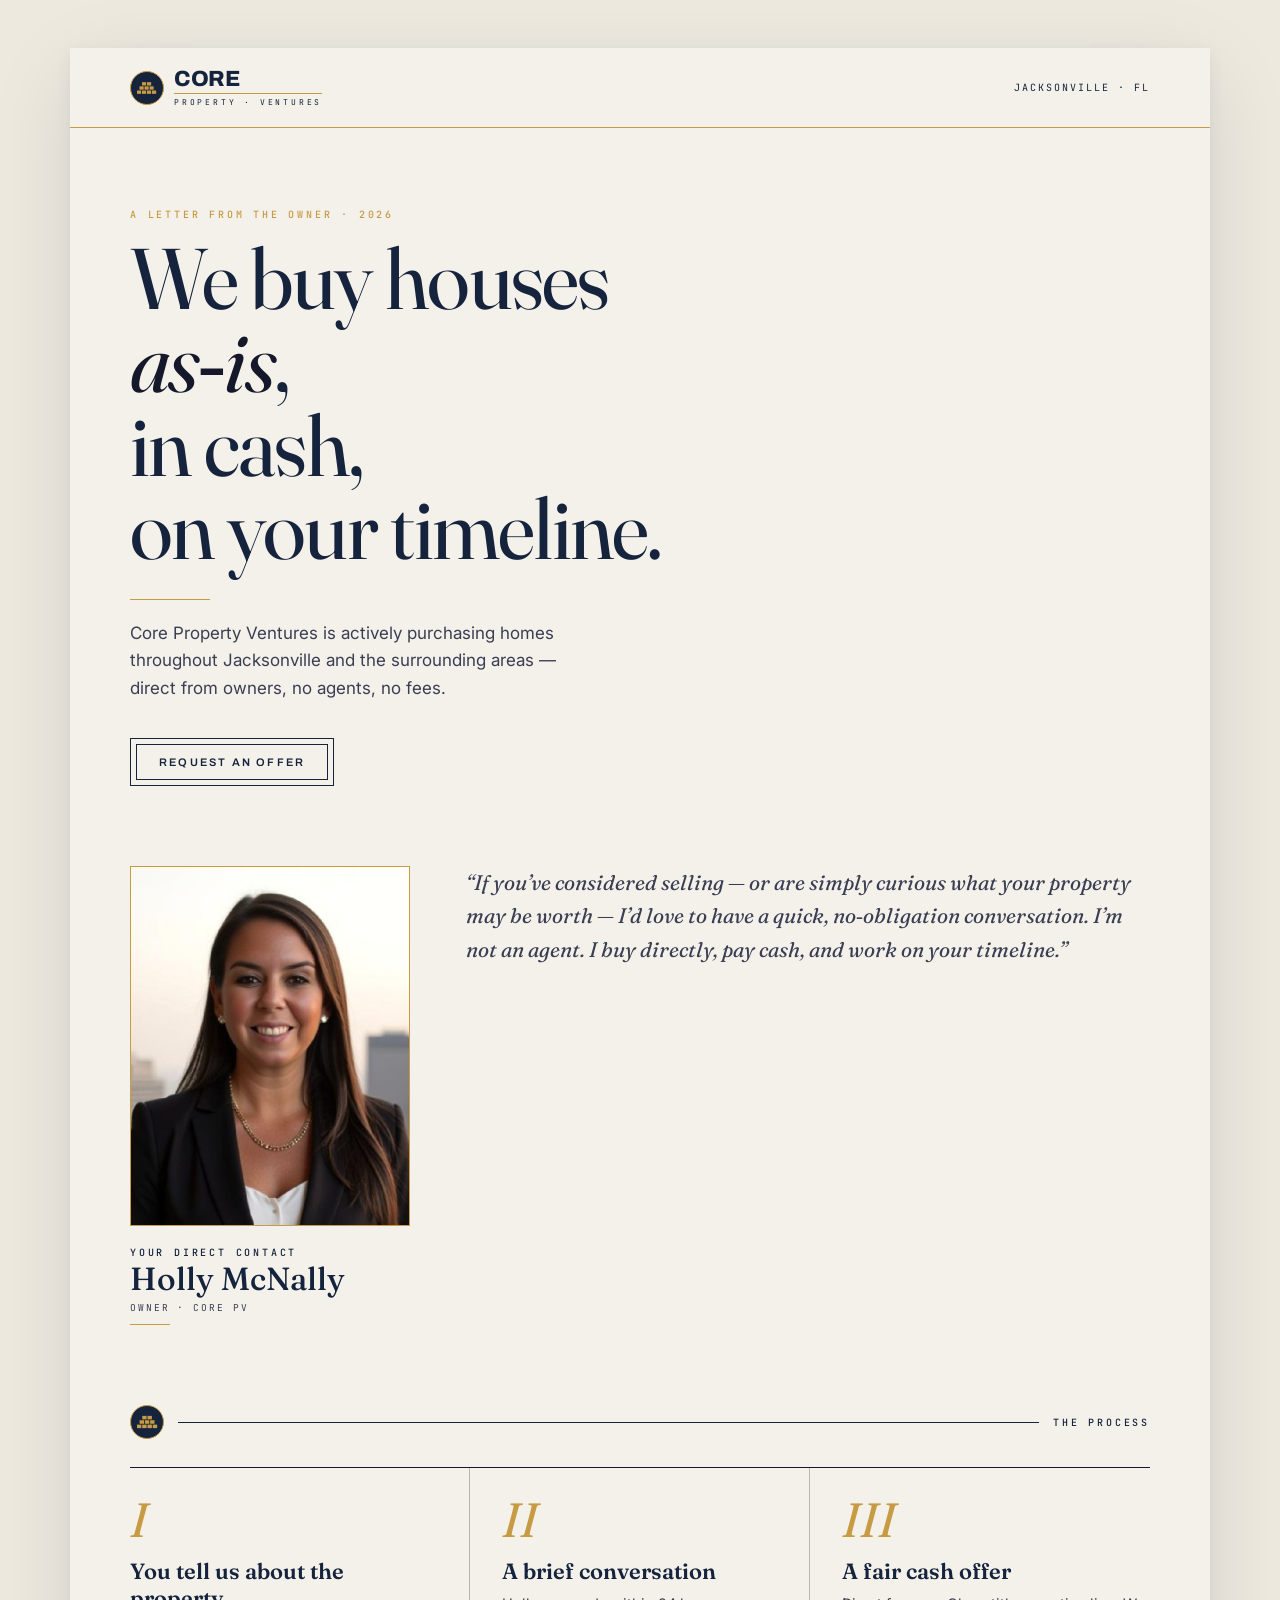
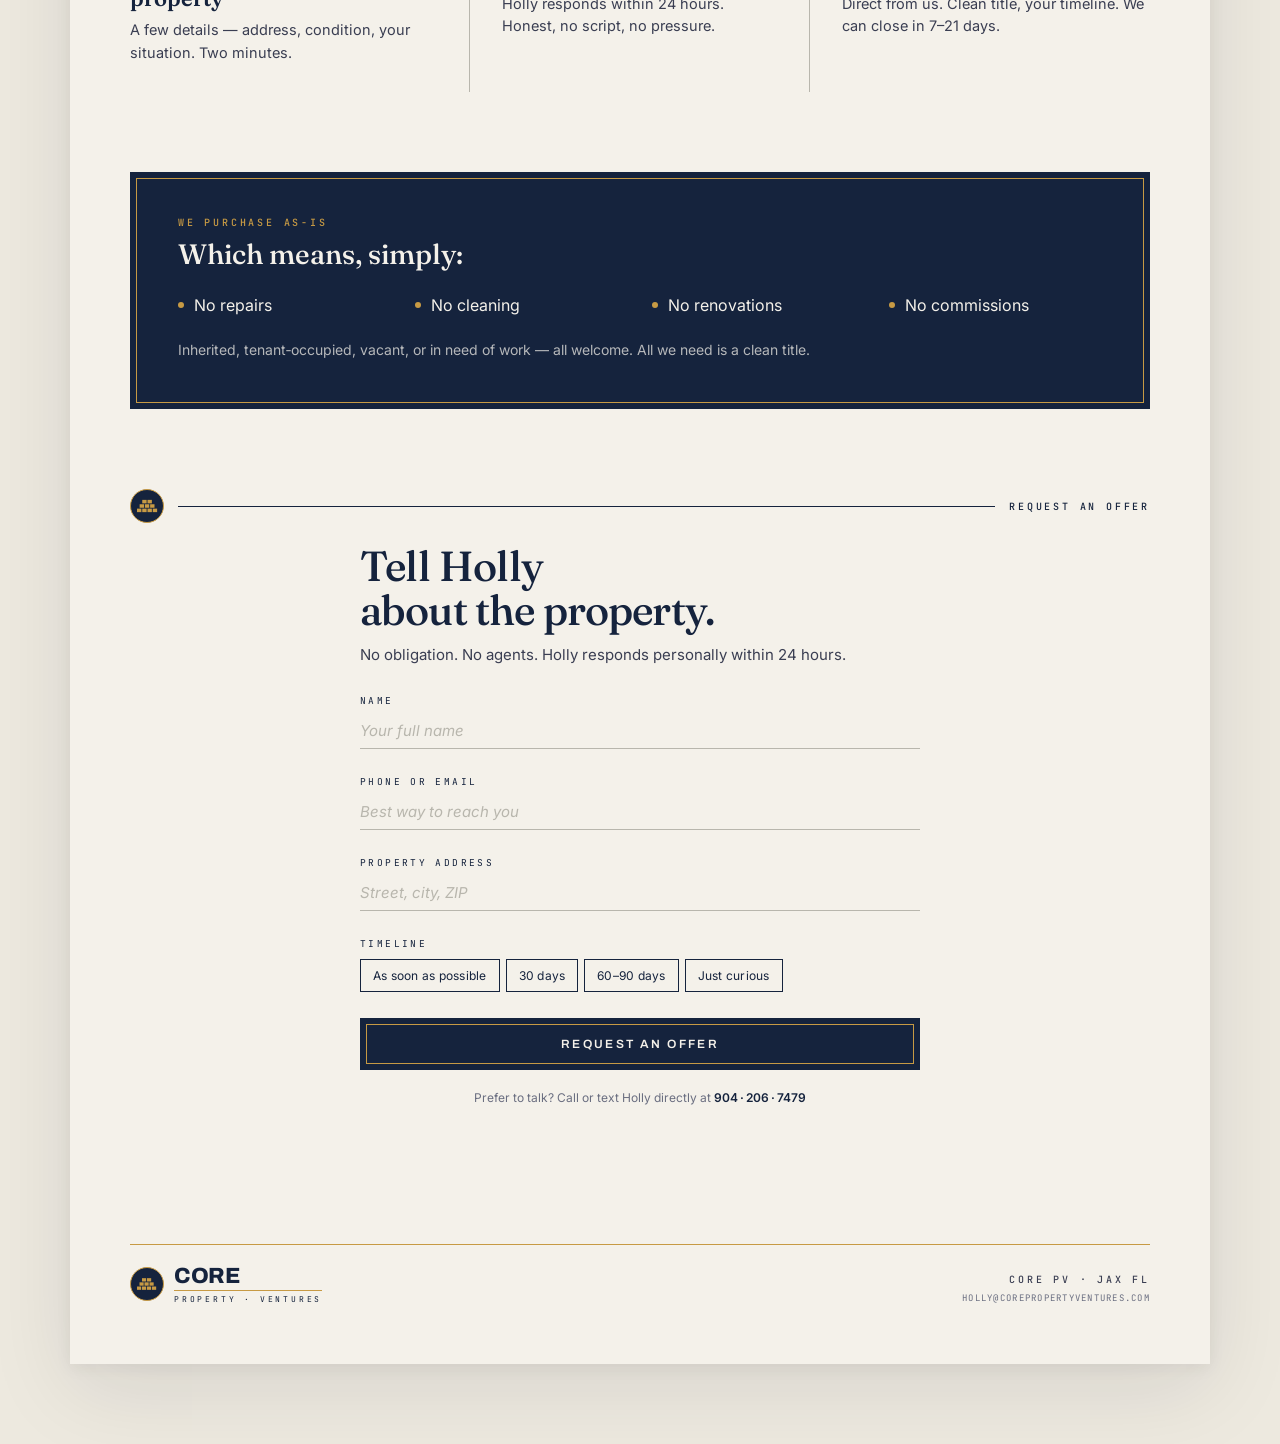
==== index.html @ 65649d3c "Responsive desktop layout - Remove 440px wireframe constraint — page now fills screen up to 1140px -" ====
<!DOCTYPE html>
<html lang="en">
<head>
  <meta charset="UTF-8">
  <meta name="viewport" content="width=device-width, initial-scale=1.0">
  <meta name="description" content="Core Property Ventures buys houses as-is, in cash, on your timeline. Jacksonville, FL. Talk directly to Holly.">
  <title>Core Property Ventures — Cash Home Buyers · Jacksonville, FL</title>

  <link rel="preconnect" href="https://fonts.googleapis.com">
  <link rel="preconnect" href="https://fonts.gstatic.com" crossorigin>
  <link href="https://fonts.googleapis.com/css2?family=Archivo:wght@500;600;700;800&family=Fraunces:ital,opsz,wght@0,9..144,300;0,9..144,400;0,9..144,500;0,9..144,600;1,9..144,300;1,9..144,400;1,9..144,500&family=Inter:wght@400;500;600&family=JetBrains+Mono:wght@400;500&display=swap" rel="stylesheet">

  <style>
    /* ─── Tokens ─────────────────────────────────────────────────────────── */
    :root {
      --ink:       #15182a;
      --ink-2:     #3a3e52;
      --ink-3:     #6a6e80;
      --ink-4:     #b8b6ad;
      --paper:     #f4f1ea;
      --paper-2:   #ede9df;
      --paper-3:   #e3dccc;
      --navy:      #15233d;
      --gold:      #c79a44;

      --display: "Archivo",        -apple-system, system-ui, sans-serif;
      --sans:    "Inter",          -apple-system, system-ui, sans-serif;
      --serif:   "Fraunces",       Georgia, serif;
      --mono:    "JetBrains Mono", "Courier New", monospace;

      /* Mobile defaults */
      --gutter:      24px;
      --section-gap: 52px;
    }

    /* ─── Reset ──────────────────────────────────────────────────────────── */
    *, *::before, *::after { box-sizing: border-box; margin: 0; padding: 0; }
    html  { scroll-behavior: smooth; }
    body  {
      background: var(--paper);
      font-family: var(--sans);
      color: var(--ink);
      -webkit-font-smoothing: antialiased;
      -moz-osx-font-smoothing: grayscale;
    }

    /* ─── Page container ─────────────────────────────────────────────────── */
    /* Mobile: full-width, no padding on body                                 */
    /* ≥768px: centered column, max 1100px                                   */
    .page {
      width: 100%;
      margin: 0 auto;
      background: var(--paper);
    }

    /* ─── Inner content wrapper (constrains content width on desktop) ─────── */
    .inner {
      padding-left: var(--gutter);
      padding-right: var(--gutter);
    }

    /* ─── Type helpers ───────────────────────────────────────────────────── */
    .eyebrow {
      font-family: var(--mono);
      font-size: 10px;
      letter-spacing: .28em;
      text-transform: uppercase;
      font-weight: 500;
      color: var(--ink-2);
    }
    .eyebrow--gold { color: var(--gold); }
    .eyebrow--navy { color: var(--navy); }

    /* ─── Brand lockup ───────────────────────────────────────────────────── */
    .lockup {
      display: inline-flex;
      align-items: center;
      gap: 10px;
      text-decoration: none;
    }
    .lockup__mark {
      width: 28px; height: 28px;
      border-radius: 50%;
      background: var(--navy);
      border: 1.5px solid var(--gold);
      display: flex; align-items: center; justify-content: center;
      flex: 0 0 auto;
    }
    .lockup__text {
      display: flex; flex-direction: column; align-items: flex-start;
    }
    .lockup__word {
      font-family: var(--display);
      font-weight: 800; font-size: 19px;
      letter-spacing: -.015em; color: var(--navy); line-height: 1;
    }
    .lockup__rule { height: 1px; background: var(--gold); width: 100%; margin-top: 3px; }
    .lockup__sub  {
      font-family: var(--mono); font-size: 7px; letter-spacing: .35em;
      color: var(--navy); margin-top: 3px; text-transform: uppercase;
    }

    /* Standalone brick mark (section headers) */
    .brick-mark {
      width: 34px; height: 34px;
      border-radius: 50%;
      background: var(--navy);
      border: 1.5px solid var(--gold);
      display: flex; align-items: center; justify-content: center;
      flex: 0 0 auto;
    }

    /* ─── Nav ────────────────────────────────────────────────────────────── */
    .nav {
      padding: 16px var(--gutter);
      border-bottom: 1px solid var(--gold);
      display: flex; align-items: center; justify-content: space-between;
      position: sticky; top: 0;
      background: var(--paper);
      z-index: 100;
      transition: box-shadow .25s ease;
      animation: slideDown .4s ease both;
    }
    .nav.is-scrolled { box-shadow: 0 2px 18px rgba(21,24,42,.10); }

    .nav-location {
      font-family: var(--mono); font-size: 10px;
      letter-spacing: .2em; text-transform: uppercase; color: var(--navy);
    }

    /* ─── Section header (brick + rule + label) ──────────────────────────── */
    .section-header {
      display: flex; align-items: center; gap: 14px;
    }
    .section-header__rule { flex: 1; height: 1px; background: var(--navy); }

    /* ─── Hero ───────────────────────────────────────────────────────────── */
    .hero {
      padding: 52px var(--gutter) 0;
    }
    .hero__eyebrow  { animation: fadeUp .5s  ease .05s both; }
    .hero__headline { animation: fadeUp .65s ease .18s both; }
    .hero__rule     { animation: fadeUp .5s  ease .30s both; }
    .hero__body     { animation: fadeUp .55s ease .38s both; }
    .hero__cta      { animation: fadeUp .5s  ease .50s both; }

    .hero__headline {
      font-family: var(--serif);
      font-size: 52px; font-weight: 400;
      color: var(--navy); line-height: .97; letter-spacing: -.02em;
      margin-top: 16px;
    }
    .hero__headline em { font-style: italic; color: var(--ink); font-weight: 400; }
    .hero__rule { width: 80px; height: 1px; background: var(--gold); margin-top: 22px; }
    .hero__body {
      font-size: 15px; line-height: 1.62; color: var(--ink-2);
      margin-top: 16px;
    }
    .hero__cta { margin-top: 28px; }

    /* ─── Buttons ────────────────────────────────────────────────────────── */
    .btn-outline {
      display: inline-flex; align-items: center; justify-content: center;
      color: var(--navy);
      font-family: var(--display); font-size: 11px;
      letter-spacing: .2em; text-transform: uppercase; font-weight: 600;
      text-decoration: none; padding: 17px 28px;
      border: 1.5px solid var(--navy); position: relative;
      transition: transform .15s ease, box-shadow .15s ease;
    }
    .btn-outline::after {
      content: ""; position: absolute; inset: 5px;
      border: 1px solid var(--navy); pointer-events: none;
    }
    .btn-outline:hover { transform: translateY(-1px); box-shadow: 0 6px 18px rgba(21,35,61,.12); }
    .btn-outline:focus-visible { outline: 2px solid var(--gold); outline-offset: 3px; }

    .btn-primary {
      display: inline-flex; align-items: center; justify-content: center;
      width: 100%;
      background: var(--navy); color: var(--paper);
      border: 1.5px solid var(--navy);
      font-family: var(--display); font-size: 12px;
      letter-spacing: .2em; text-transform: uppercase; font-weight: 600;
      padding: 18px 24px; cursor: pointer; position: relative;
      transition: transform .15s ease, box-shadow .15s ease;
    }
    .btn-primary::after {
      content: ""; position: absolute; inset: 5px;
      border: 1px solid var(--gold); pointer-events: none;
      transition: inset .15s ease;
    }
    .btn-primary:hover { transform: translateY(-1px); box-shadow: 0 8px 24px rgba(21,35,61,.2); }
    .btn-primary:hover::after { inset: 4px; }
    .btn-primary:active  { transform: none; box-shadow: none; }
    .btn-primary:focus-visible { outline: 2px solid var(--gold); outline-offset: 3px; }
    .btn-primary:disabled { opacity: .6; cursor: default; transform: none; box-shadow: none; }

    /* ─── Owner block ────────────────────────────────────────────────────── */
    .owner { padding: var(--section-gap) var(--gutter) 0; }

    /* Mobile: photo + meta side by side, quote below */
    .owner__head { display: flex; gap: 18px; align-items: center; }

    .owner__photo {
      width: 90px; height: 108px;
      border: 1px solid var(--gold);
      overflow: hidden; flex: 0 0 90px;
      background: var(--paper-2);
    }
    .owner__photo img {
      width: 100%; height: 100%; object-fit: cover; display: block;
      filter: saturate(.88) contrast(1.04);
      transition: filter .3s ease;
    }
    .owner__photo:hover img { filter: saturate(1) contrast(1); }

    .owner__meta { flex: 1; }
    .owner__name {
      font-family: var(--serif); font-size: 26px; font-weight: 500;
      color: var(--navy); line-height: 1; margin-top: 4px;
    }
    .owner__title {
      font-family: var(--mono); font-size: 9.5px;
      letter-spacing: .2em; color: var(--ink-2); text-transform: uppercase; margin-top: 6px;
    }
    .owner__accent { width: 40px; height: 1px; background: var(--gold); margin-top: 10px; }

    .owner__quote {
      font-family: var(--serif); font-size: 16.5px; line-height: 1.6;
      color: var(--ink-2); font-style: italic; margin-top: 22px;
    }

    /* ─── Process ────────────────────────────────────────────────────────── */
    .process { padding: var(--section-gap) var(--gutter) 0; }

    .process__steps { margin-top: 22px; list-style: none; }

    /* Mobile: stacked rows */
    .process__step {
      display: flex; gap: 20px; padding: 22px 0;
      border-top: 1px solid var(--ink);
    }
    .process__step + .process__step { border-top-color: var(--ink-4); }

    .process__num {
      font-family: var(--serif); font-size: 40px; font-weight: 400;
      font-style: italic; color: var(--gold); line-height: 1;
      width: 46px; flex: 0 0 46px;
    }
    .process__body { flex: 1; padding-top: 6px; }
    .process__title {
      font-family: var(--serif); font-size: 20px; font-weight: 600;
      color: var(--navy); line-height: 1.2;
    }
    .process__desc {
      font-size: 13.5px; color: var(--ink-2); margin-top: 7px; line-height: 1.56;
    }
    .process__foot { height: 1px; background: var(--ink-4); }

    /* ─── As-is panel ────────────────────────────────────────────────────── */
    .as-is { padding: var(--section-gap) var(--gutter) 0; }

    .as-is__card {
      background: var(--navy); color: var(--paper);
      padding: 28px 24px 32px; position: relative;
    }
    .as-is__inlay {
      position: absolute; inset: 6px;
      border: 1px solid var(--gold); pointer-events: none;
    }
    .as-is__inner { position: relative; }
    .as-is__headline {
      font-family: var(--serif); font-size: 23px; font-weight: 500;
      color: var(--paper); margin-top: 8px;
    }
    .as-is__bullets {
      display: grid; grid-template-columns: 1fr 1fr;
      gap: 12px 20px; margin-top: 20px; list-style: none;
    }
    .as-is__bullet {
      display: flex; align-items: center; gap: 10px;
      font-size: 14.5px; font-family: var(--sans);
    }
    .as-is__dot {
      width: 6px; height: 6px; background: var(--gold);
      border-radius: 50%; flex: 0 0 6px;
    }
    .as-is__sub {
      font-size: 13px; color: rgba(244,241,234,.72);
      line-height: 1.58; margin-top: 20px;
    }

    /* ─── Offer / form ───────────────────────────────────────────────────── */
    .offer { padding: var(--section-gap) var(--gutter) 0; }
    .offer__form-wrap { /* constrains form width on desktop */ }

    .offer__hed {
      font-family: var(--serif); font-size: 34px; font-weight: 500;
      color: var(--navy); line-height: 1.04; letter-spacing: -.02em;
      margin-top: 22px;
    }
    .offer__sub {
      font-size: 13.5px; color: var(--ink-2); margin-top: 10px; line-height: 1.58;
    }

    .form { margin-top: 28px; display: flex; flex-direction: column; gap: 26px; }

    .field { display: flex; flex-direction: column; gap: 5px; }
    .field__label {
      font-family: var(--mono); font-size: 9.5px;
      letter-spacing: .25em; text-transform: uppercase; color: var(--navy);
    }
    .field__input {
      border: none; border-bottom: 1.5px solid var(--ink-4);
      background: transparent;
      font-family: var(--sans); font-size: 15px;
      padding: 9px 0 8px; width: 100%; outline: none;
      color: var(--ink);
      transition: border-color .2s ease;
      -webkit-appearance: none; appearance: none;
    }
    .field__input::placeholder { color: var(--ink-4); font-style: italic; }
    .field__input:focus { border-bottom-color: var(--navy); }
    .field__input:hover:not(:focus) { border-bottom-color: var(--ink-3); }

    .chips { display: flex; gap: 6px; flex-wrap: wrap; margin-top: 4px; }
    .chip {
      border: 1px solid var(--navy);
      padding: 8px 12px; font-size: 12px;
      font-family: var(--sans); color: var(--navy);
      letter-spacing: .02em; cursor: pointer;
      background: transparent;
      transition: background .15s ease, color .15s ease;
      user-select: none;
      -webkit-tap-highlight-color: transparent;
    }
    .chip:hover:not(.is-active) { background: var(--paper-3); }
    .chip.is-active { background: var(--navy); color: var(--paper); }
    .chip:focus-visible { outline: 2px solid var(--gold); outline-offset: 2px; }

    .form__note {
      font-size: 12px; color: var(--ink-3);
      text-align: center; line-height: 1.6; margin-top: -8px;
    }
    .form__note a { color: var(--navy); font-weight: 600; text-decoration: none; }
    .form__note a:hover { text-decoration: underline; }

    .form__success { display: none; text-align: center; padding: 40px 0; }
    .form__success.is-visible { display: block; }
    .form__success-mark {
      display: inline-flex; align-items: center; justify-content: center;
      width: 48px; height: 48px;
      border-radius: 50%; background: var(--navy);
      border: 1.5px solid var(--gold); margin-bottom: 16px;
    }
    .form__success-hed  { font-family: var(--serif); font-size: 26px; color: var(--navy); margin-bottom: 10px; }
    .form__success-body { font-size: 14px; color: var(--ink-2); line-height: 1.65; }
    .form__success-body a { color: var(--navy); font-weight: 600; text-decoration: none; }

    /* ─── Footer ─────────────────────────────────────────────────────────── */
    footer { padding: 44px var(--gutter) 48px; margin-top: 52px; }
    .footer__rule  { height: 1px; background: var(--gold); margin-bottom: 20px; }
    .footer__inner { display: flex; justify-content: space-between; align-items: flex-end; }
    .footer__right { text-align: right; }
    .footer__email {
      font-family: var(--mono); font-size: 9px;
      letter-spacing: .14em; color: var(--ink-3); text-transform: uppercase;
      text-decoration: none; display: block; margin-top: 6px;
      transition: color .15s ease;
    }
    .footer__email:hover { color: var(--navy); }

    /* ─── Scroll-reveal ──────────────────────────────────────────────────── */
    .reveal {
      opacity: 0; transform: translateY(20px);
      transition: opacity .65s ease, transform .65s ease;
    }
    .reveal.is-visible { opacity: 1; transform: none; }

    /* ─── Keyframes ──────────────────────────────────────────────────────── */
    @keyframes slideDown {
      from { opacity: 0; transform: translateY(-6px); }
      to   { opacity: 1; transform: none; }
    }
    @keyframes fadeUp {
      from { opacity: 0; transform: translateY(14px); }
      to   { opacity: 1; transform: none; }
    }

    :focus-visible { outline: 2px solid var(--gold); outline-offset: 2px; }


    /* ═══════════════════════════════════════════════════════════════════════
       DESKTOP — ≥ 768px
       Everything below overrides the mobile defaults above.
       ═══════════════════════════════════════════════════════════════════════ */
    @media (min-width: 768px) {

      :root {
        --gutter:      60px;
        --section-gap: 80px;
      }

      body { background: var(--paper-2); }

      .page {
        max-width: 1140px;
        box-shadow: none; /* remove "phone card" shadow — it's a full site now */
        margin: 0 auto;
      }

      /* Slightly larger lockup on desktop */
      .lockup__word  { font-size: 22px; }
      .lockup__mark  { width: 34px; height: 34px; }
      .lockup__mark svg { width: 20px; height: 14px; }
      .lockup__sub   { font-size: 8px; }
      .nav { padding: 20px var(--gutter); }

      /* ── Hero: large headline left, nothing changes structurally
             but we scale the type up and add breathing room              ── */
      .hero { padding: 80px var(--gutter) 0; }

      .hero__headline {
        font-size: 86px;
        max-width: 640px;
      }
      .hero__body {
        font-size: 17px;
        max-width: 460px;
        margin-top: 20px;
      }
      .hero__rule { margin-top: 28px; }
      .hero__cta  { margin-top: 36px; }

      /* ── Owner: photo LEFT (tall) | meta + quote RIGHT ─────────────────── */
      .owner {
        display: grid;
        grid-template-columns: 280px 1fr;
        grid-template-rows: auto;
        column-gap: 56px;
      }

      /* .owner__head holds photo + meta — spans col 1, rows 1-2 on desktop */
      .owner__head {
        grid-column: 1;
        grid-row: 1 / 3;
        flex-direction: column;
        align-items: flex-start;
        gap: 20px;
      }
      .owner__photo {
        width: 100%;
        height: 360px;
        flex: none;
      }
      .owner__name   { font-size: 32px; }

      /* Quote moves to col 2 */
      .owner__quote {
        grid-column: 2;
        grid-row: 1;
        margin-top: 0;
        font-size: 21px;
        line-height: 1.58;
        align-self: center;
      }

      /* ── Process: 3 columns side by side ───────────────────────────────── */
      .process__steps {
        display: grid;
        grid-template-columns: 1fr 1fr 1fr;
        border-top: 1px solid var(--ink);
        margin-top: 28px;
      }

      .process__step {
        flex-direction: column;
        gap: 14px;
        padding: 28px 32px 28px 0;
        border-top: none;
        border-right: 1px solid var(--ink-4);
      }
      .process__step:last-child { border-right: none; padding-right: 0; }
      .process__step + .process__step {
        border-top: none;   /* reset mobile */
        padding-left: 32px;
      }
      .process__num  { font-size: 48px; width: auto; flex: none; }
      .process__body { padding-top: 0; }
      .process__title { font-size: 22px; }
      .process__desc  { font-size: 14.5px; margin-top: 8px; }
      .process__foot  { display: none; } /* grid handles the boundary */

      /* ── As-is: more generous padding, 4-across bullets ────────────────── */
      .as-is__card  { padding: 44px 48px 48px; }
      .as-is__headline { font-size: 28px; }
      .as-is__bullets {
        grid-template-columns: repeat(4, 1fr);
        margin-top: 24px;
        gap: 0 24px;
      }
      .as-is__bullet { font-size: 16px; }
      .as-is__sub    { font-size: 14px; margin-top: 24px; }

      /* ── Form: centered column, max 560px ──────────────────────────────── */
      .offer { padding: var(--section-gap) var(--gutter) 0; }
      .offer__form-wrap {
        max-width: 560px;
        margin: 0 auto;
      }
      .offer__hed { font-size: 42px; }
      .offer__sub { font-size: 15px; }

      /* ── Footer ─────────────────────────────────────────────────────────── */
      footer { padding: 56px var(--gutter) 60px; margin-top: 80px; }
    }

    /* ── Very large screens: keep the 1140px column centered ─────────────── */
    @media (min-width: 1200px) {
      body { padding: 48px 24px 80px; }
      .page {
        box-shadow: 0 24px 80px rgba(21,24,42,.10), 0 4px 16px rgba(21,24,42,.06);
      }
    }
  </style>
</head>
<body>
  <div class="page">

    <!-- ── Nav ───────────────────────────────────────────────────────────── -->
    <nav class="nav" id="nav" aria-label="Site navigation">
      <a href="#" class="lockup" aria-label="Core Property Ventures">
        <div class="lockup__mark" aria-hidden="true">
          <svg viewBox="0 0 24 16" width="17" height="11">
            <rect x="0"  y="11" width="5" height="4" fill="var(--gold)" />
            <rect x="6"  y="11" width="5" height="4" fill="var(--gold)" />
            <rect x="12" y="11" width="5" height="4" fill="var(--gold)" />
            <rect x="18" y="11" width="5" height="4" fill="var(--gold)" />
            <rect x="3"  y="6"  width="5" height="4" fill="var(--gold)" />
            <rect x="9"  y="6"  width="5" height="4" fill="var(--gold)" />
            <rect x="15" y="6"  width="5" height="4" fill="var(--gold)" />
            <rect x="6"  y="1"  width="5" height="4" fill="var(--gold)" />
            <rect x="12" y="1"  width="5" height="4" fill="var(--gold)" />
          </svg>
        </div>
        <div class="lockup__text">
          <span class="lockup__word">CORE</span>
          <div class="lockup__rule"></div>
          <div class="lockup__sub">Property · Ventures</div>
        </div>
      </a>
      <span class="nav-location" aria-label="Location: Jacksonville, Florida">Jacksonville · FL</span>
    </nav>

    <!-- ── Hero ──────────────────────────────────────────────────────────── -->
    <section class="hero" aria-labelledby="hero-hed">
      <p class="eyebrow eyebrow--gold hero__eyebrow">A Letter From the Owner · 2026</p>
      <h1 class="hero__headline" id="hero-hed">
        We buy houses<br>
        <em>as&#8209;is</em>,<br>
        in cash,<br>
        on your timeline.
      </h1>
      <div class="hero__rule" aria-hidden="true"></div>
      <p class="hero__body">
        Core Property Ventures is actively purchasing homes throughout Jacksonville
        and the surrounding areas — direct from owners, no agents, no fees.
      </p>
      <div class="hero__cta">
        <a href="#offer" class="btn-outline">Request an offer</a>
      </div>
    </section>

    <!-- ── Owner block ────────────────────────────────────────────────────── -->
    <!--
      Mobile:  photo + meta side-by-side (owner__head), quote below full-width
      Desktop: photo + meta stacked in col 1, quote in col 2 (CSS grid)
    -->
    <section class="owner reveal" aria-labelledby="owner-name">
      <div class="owner__head">
        <div class="owner__photo">
          <img src="assets/holly.jpg" alt="Holly McNally, owner of Core Property Ventures">
        </div>
        <div class="owner__meta">
          <p class="eyebrow eyebrow--navy">Your Direct Contact</p>
          <h2 class="owner__name" id="owner-name">Holly McNally</h2>
          <p class="owner__title">Owner · Core PV</p>
          <div class="owner__accent" aria-hidden="true"></div>
        </div>
      </div>
      <blockquote class="owner__quote">
        &ldquo;If you&rsquo;ve considered selling — or are simply curious what your
        property may be worth — I&rsquo;d love to have a quick, no&#8209;obligation
        conversation. I&rsquo;m not an agent. I buy directly, pay cash, and work
        on your timeline.&rdquo;
      </blockquote>
    </section>

    <!-- ── The Process ───────────────────────────────────────────────────── -->
    <!--
      Mobile:  stacked rows with horizontal rule dividers
      Desktop: 3 columns with vertical dividers (CSS grid + border-right)
    -->
    <section class="process reveal" aria-labelledby="process-hed">
      <div class="section-header">
        <div class="brick-mark" aria-hidden="true">
          <svg viewBox="0 0 24 16" width="21" height="14">
            <rect x="0"  y="11" width="5" height="4" fill="var(--gold)" />
            <rect x="6"  y="11" width="5" height="4" fill="var(--gold)" />
            <rect x="12" y="11" width="5" height="4" fill="var(--gold)" />
            <rect x="18" y="11" width="5" height="4" fill="var(--gold)" />
            <rect x="3"  y="6"  width="5" height="4" fill="var(--gold)" />
            <rect x="9"  y="6"  width="5" height="4" fill="var(--gold)" />
            <rect x="15" y="6"  width="5" height="4" fill="var(--gold)" />
            <rect x="6"  y="1"  width="5" height="4" fill="var(--gold)" />
            <rect x="12" y="1"  width="5" height="4" fill="var(--gold)" />
          </svg>
        </div>
        <div class="section-header__rule" aria-hidden="true"></div>
        <h2 class="eyebrow eyebrow--navy" id="process-hed">The Process</h2>
      </div>

      <ol class="process__steps">
        <li class="process__step">
          <span class="process__num" aria-hidden="true">I</span>
          <div class="process__body">
            <h3 class="process__title">You tell us about the property</h3>
            <p class="process__desc">A few details — address, condition, your situation. Two minutes.</p>
          </div>
        </li>
        <li class="process__step">
          <span class="process__num" aria-hidden="true">II</span>
          <div class="process__body">
            <h3 class="process__title">A brief conversation</h3>
            <p class="process__desc">Holly responds within 24 hours. Honest, no script, no pressure.</p>
          </div>
        </li>
        <li class="process__step">
          <span class="process__num" aria-hidden="true">III</span>
          <div class="process__body">
            <h3 class="process__title">A fair cash offer</h3>
            <p class="process__desc">Direct from us. Clean title, your timeline. We can close in 7–21 days.</p>
          </div>
        </li>
      </ol>
      <div class="process__foot" aria-hidden="true"></div>
    </section>

    <!-- ── As-is panel ───────────────────────────────────────────────────── -->
    <section class="as-is reveal" aria-label="We purchase as-is">
      <div class="as-is__card">
        <div class="as-is__inlay" aria-hidden="true"></div>
        <div class="as-is__inner">
          <p class="eyebrow eyebrow--gold">We Purchase As&#8209;Is</p>
          <h2 class="as-is__headline">Which means, simply:</h2>
          <ul class="as-is__bullets">
            <li class="as-is__bullet"><span class="as-is__dot" aria-hidden="true"></span>No repairs</li>
            <li class="as-is__bullet"><span class="as-is__dot" aria-hidden="true"></span>No cleaning</li>
            <li class="as-is__bullet"><span class="as-is__dot" aria-hidden="true"></span>No renovations</li>
            <li class="as-is__bullet"><span class="as-is__dot" aria-hidden="true"></span>No commissions</li>
          </ul>
          <p class="as-is__sub">
            Inherited, tenant&#8209;occupied, vacant, or in need of work — all welcome.
            All we need is a clean title.
          </p>
        </div>
      </div>
    </section>

    <!-- ── Request an offer ──────────────────────────────────────────────── -->
    <section class="offer reveal" id="offer" aria-labelledby="offer-hed">
      <div class="section-header">
        <div class="brick-mark" aria-hidden="true">
          <svg viewBox="0 0 24 16" width="21" height="14">
            <rect x="0"  y="11" width="5" height="4" fill="var(--gold)" />
            <rect x="6"  y="11" width="5" height="4" fill="var(--gold)" />
            <rect x="12" y="11" width="5" height="4" fill="var(--gold)" />
            <rect x="18" y="11" width="5" height="4" fill="var(--gold)" />
            <rect x="3"  y="6"  width="5" height="4" fill="var(--gold)" />
            <rect x="9"  y="6"  width="5" height="4" fill="var(--gold)" />
            <rect x="15" y="6"  width="5" height="4" fill="var(--gold)" />
            <rect x="6"  y="1"  width="5" height="4" fill="var(--gold)" />
            <rect x="12" y="1"  width="5" height="4" fill="var(--gold)" />
          </svg>
        </div>
        <div class="section-header__rule" aria-hidden="true"></div>
        <h2 class="eyebrow eyebrow--navy" id="offer-hed">Request an Offer</h2>
      </div>

      <!-- .offer__form-wrap centers and caps width on desktop -->
      <div class="offer__form-wrap">
        <p class="offer__hed">Tell Holly<br>about the property.</p>
        <p class="offer__sub">No obligation. No agents. Holly responds personally within 24 hours.</p>

        <!--
          Formspree: replace YOUR_FORM_ID with your 8-char form ID
          e.g.  action="https://formspree.io/f/xyzabcde"
        -->
        <form
          class="form"
          id="offer-form"
          action="https://formspree.io/f/YOUR_FORM_ID"
          method="POST"
          novalidate
        >
          <input type="hidden" name="timeline" id="timeline-value" value="">

          <div class="field">
            <label class="field__label" for="f-name">Name</label>
            <input class="field__input" type="text" id="f-name" name="name"
              placeholder="Your full name" autocomplete="name" required>
          </div>

          <div class="field">
            <label class="field__label" for="f-contact">Phone or Email</label>
            <input class="field__input" type="text" id="f-contact" name="contact"
              placeholder="Best way to reach you" autocomplete="email" required>
          </div>

          <div class="field">
            <label class="field__label" for="f-address">Property Address</label>
            <input class="field__input" type="text" id="f-address" name="address"
              placeholder="Street, city, ZIP" autocomplete="street-address" required>
          </div>

          <div class="field">
            <p class="field__label" id="timeline-label">Timeline</p>
            <div class="chips" role="group" aria-labelledby="timeline-label">
              <button type="button" class="chip" data-value="As soon as possible">As soon as possible</button>
              <button type="button" class="chip" data-value="30 days">30 days</button>
              <button type="button" class="chip" data-value="60–90 days">60–90 days</button>
              <button type="button" class="chip" data-value="Just curious">Just curious</button>
            </div>
          </div>

          <button type="submit" class="btn-primary" id="submit-btn">Request an offer</button>

          <p class="form__note">
            Prefer to talk? Call or text Holly directly at&nbsp;<a href="tel:9042067479">904&thinsp;·&thinsp;206&thinsp;·&thinsp;7479</a>
          </p>
        </form>

        <div class="form__success" id="form-success" role="alert" aria-live="polite">
          <div class="form__success-mark" aria-hidden="true">
            <svg width="20" height="20" viewBox="0 0 20 20" fill="none">
              <path d="M4 10.5L8.5 15L16 6" stroke="var(--gold)" stroke-width="2" stroke-linecap="round" stroke-linejoin="round"/>
            </svg>
          </div>
          <h3 class="form__success-hed">We've got your request.</h3>
          <p class="form__success-body">
            Holly will be in touch personally within 24 hours.<br>
            You can also reach her directly at<br>
            <a href="tel:9042067479">904&thinsp;·&thinsp;206&thinsp;·&thinsp;7479</a>
          </p>
        </div>
      </div>
    </section>

    <!-- ── Footer ────────────────────────────────────────────────────────── -->
    <footer>
      <div class="footer__rule" aria-hidden="true"></div>
      <div class="footer__inner">
        <a href="#" class="lockup" aria-label="Core Property Ventures">
          <div class="lockup__mark" aria-hidden="true">
            <svg viewBox="0 0 24 16" width="17" height="11">
              <rect x="0"  y="11" width="5" height="4" fill="var(--gold)" />
              <rect x="6"  y="11" width="5" height="4" fill="var(--gold)" />
              <rect x="12" y="11" width="5" height="4" fill="var(--gold)" />
              <rect x="18" y="11" width="5" height="4" fill="var(--gold)" />
              <rect x="3"  y="6"  width="5" height="4" fill="var(--gold)" />
              <rect x="9"  y="6"  width="5" height="4" fill="var(--gold)" />
              <rect x="15" y="6"  width="5" height="4" fill="var(--gold)" />
              <rect x="6"  y="1"  width="5" height="4" fill="var(--gold)" />
              <rect x="12" y="1"  width="5" height="4" fill="var(--gold)" />
            </svg>
          </div>
          <div class="lockup__text">
            <span class="lockup__word">CORE</span>
            <div class="lockup__rule"></div>
            <div class="lockup__sub">Property · Ventures</div>
          </div>
        </a>
        <div class="footer__right">
          <p class="eyebrow">Core PV · Jax FL</p>
          <a href="mailto:holly@corepropertyventures.com" class="footer__email">
            holly@corepropertyventures.com
          </a>
        </div>
      </div>
    </footer>

  </div><!-- /.page -->

  <script>
    /* ── Scroll-reveal ──────────────────────────────────────────────────── */
    const revealEls = document.querySelectorAll('.reveal');
    const io = new IntersectionObserver((entries) => {
      entries.forEach(e => {
        if (e.isIntersecting) { e.target.classList.add('is-visible'); io.unobserve(e.target); }
      });
    }, { threshold: 0.07, rootMargin: '0px 0px -40px 0px' });
    revealEls.forEach(el => io.observe(el));

    /* ── Nav shadow ─────────────────────────────────────────────────────── */
    const nav = document.getElementById('nav');
    window.addEventListener('scroll', () => {
      nav.classList.toggle('is-scrolled', window.scrollY > 8);
    }, { passive: true });

    /* ── Timeline chips ─────────────────────────────────────────────────── */
    const chips         = document.querySelectorAll('.chip');
    const timelineInput = document.getElementById('timeline-value');
    chips.forEach(chip => {
      chip.addEventListener('click', () => {
        const wasActive = chip.classList.contains('is-active');
        chips.forEach(c => c.classList.remove('is-active'));
        if (!wasActive) { chip.classList.add('is-active'); timelineInput.value = chip.dataset.value; }
        else             { timelineInput.value = ''; }
      });
    });

    /* ── Formspree AJAX ─────────────────────────────────────────────────── */
    const form      = document.getElementById('offer-form');
    const successEl = document.getElementById('form-success');
    const submitBtn = document.getElementById('submit-btn');
    form.addEventListener('submit', async (e) => {
      e.preventDefault();
      submitBtn.disabled = true;
      submitBtn.textContent = 'Sending…';
      try {
        const res = await fetch(form.action, {
          method: 'POST', body: new FormData(form),
          headers: { 'Accept': 'application/json' },
        });
        if (res.ok) {
          form.style.display = 'none';
          successEl.classList.add('is-visible');
          successEl.scrollIntoView({ behavior: 'smooth', block: 'nearest' });
        } else {
          const data = await res.json().catch(() => ({}));
          alert(data.errors?.map(e => e.message).join(', ') || 'Something went wrong. Please try again or call Holly directly.');
          submitBtn.disabled = false; submitBtn.textContent = 'Request an offer';
        }
      } catch {
        alert('Could not submit. Please call or text Holly at 904·206·7479.');
        submitBtn.disabled = false; submitBtn.textContent = 'Request an offer';
      }
    });
  </script>
</body>
</html>
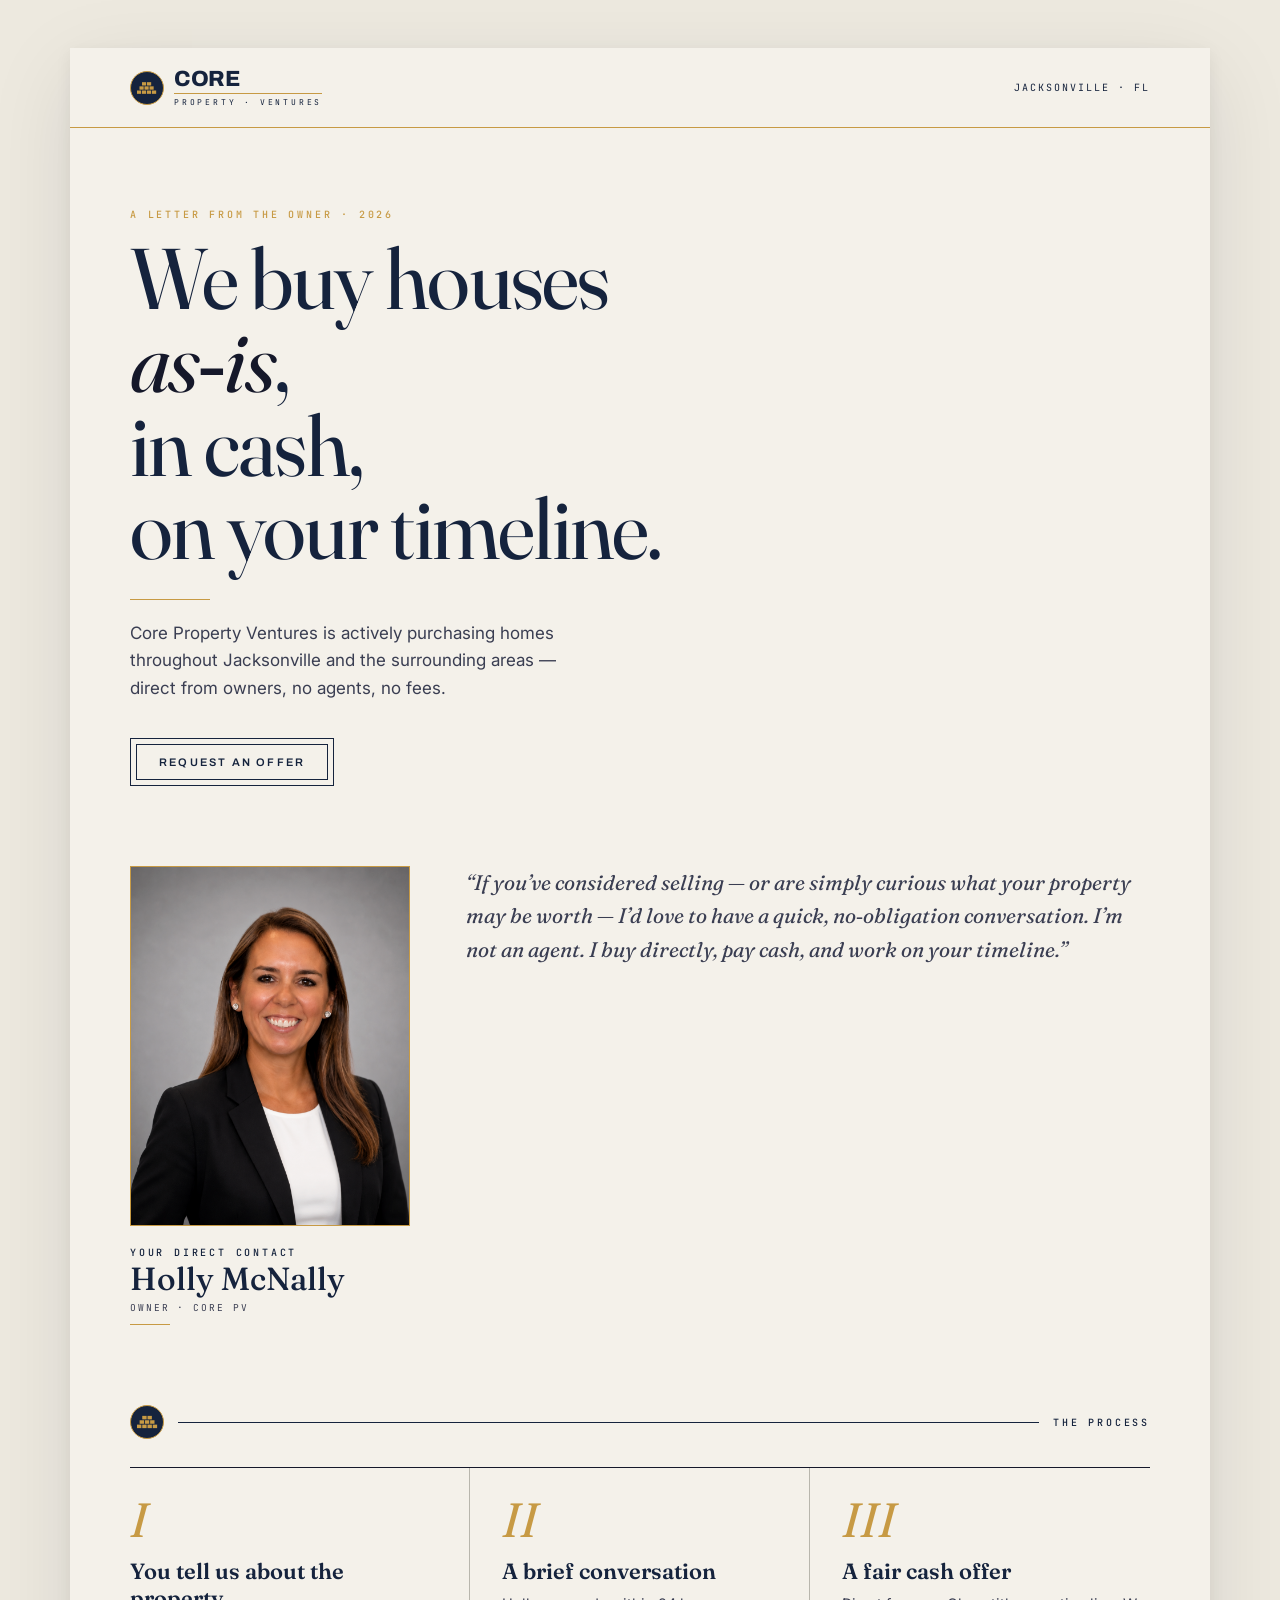
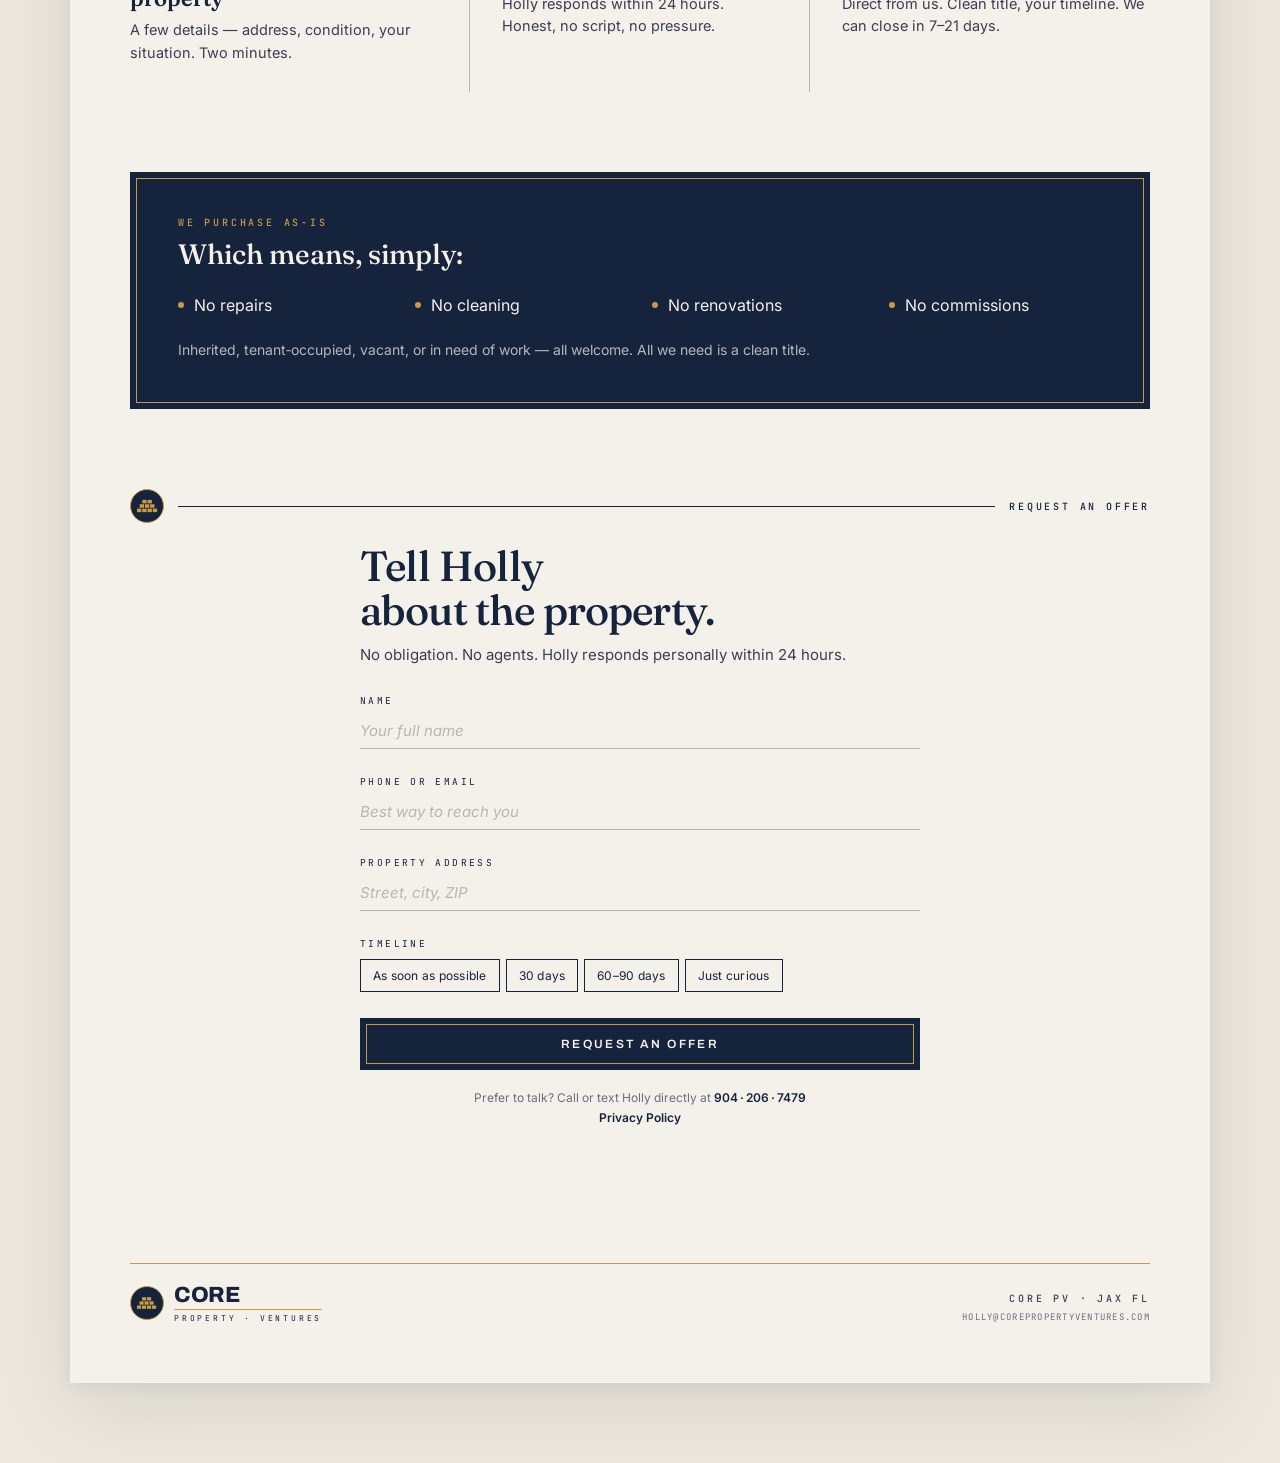
==== commit 4a870c0d: "Update headshot, add privacy policy, add QR code - Swap Holly's photo to LinkedIn Photo 3 (holly-202" ====
--- a/index.html
+++ b/index.html
@@ -51,12 +51,6 @@
       width: 100%;
       margin: 0 auto;
       background: var(--paper);
-    }
-
-    /* ─── Inner content wrapper (constrains content width on desktop) ─────── */
-    .inner {
-      padding-left: var(--gutter);
-      padding-right: var(--gutter);
     }
 
     /* ─── Type helpers ───────────────────────────────────────────────────── */
@@ -580,7 +574,7 @@
     <section class="owner reveal" aria-labelledby="owner-name">
       <div class="owner__head">
         <div class="owner__photo">
-          <img src="assets/holly.jpg" alt="Holly McNally, owner of Core Property Ventures">
+          <img src="assets/holly-2026.png" alt="Holly McNally, owner of Core Property Ventures">
         </div>
         <div class="owner__meta">
           <p class="eyebrow eyebrow--navy">Your Direct Contact</p>
@@ -693,18 +687,15 @@
         <p class="offer__hed">Tell Holly<br>about the property.</p>
         <p class="offer__sub">No obligation. No agents. Holly responds personally within 24 hours.</p>
 
-        <!--
-          Formspree: replace YOUR_FORM_ID with your 8-char form ID
-          e.g.  action="https://formspree.io/f/xyzabcde"
-        -->
         <form
           class="form"
           id="offer-form"
-          action="https://formspree.io/f/YOUR_FORM_ID"
+          action="https://formspree.io/f/xwvzlyrk"
           method="POST"
           novalidate
         >
-          <input type="hidden" name="timeline" id="timeline-value" value="">
+          <input type="hidden" name="timeline"  id="timeline-value" value="">
+          <input type="hidden" name="_subject" value="New offer request — Core Property Ventures">
 
           <div class="field">
             <label class="field__label" for="f-name">Name</label>
@@ -737,7 +728,8 @@
           <button type="submit" class="btn-primary" id="submit-btn">Request an offer</button>
 
           <p class="form__note">
-            Prefer to talk? Call or text Holly directly at&nbsp;<a href="tel:9042067479">904&thinsp;·&thinsp;206&thinsp;·&thinsp;7479</a>
+            Prefer to talk? Call or text Holly directly at&nbsp;<a href="tel:9042067479">904&thinsp;·&thinsp;206&thinsp;·&thinsp;7479</a><br>
+            <a href="privacy.html">Privacy Policy</a>
           </p>
         </form>
 
@@ -826,6 +818,26 @@
     const submitBtn = document.getElementById('submit-btn');
     form.addEventListener('submit', async (e) => {
       e.preventDefault();
+
+      /* ── Client-side validation ─────────────────────────────────────────── */
+      const nameVal    = document.getElementById('f-name').value.trim();
+      const contactVal = document.getElementById('f-contact').value.trim();
+      const addressVal = document.getElementById('f-address').value.trim();
+      if (!nameVal || !contactVal || !addressVal) {
+        const missing = [];
+        if (!nameVal)    missing.push('Name');
+        if (!contactVal) missing.push('Phone or Email');
+        if (!addressVal) missing.push('Property Address');
+        // Shake the first empty field for a tactile cue
+        const firstEmpty = !nameVal ? '#f-name' : !contactVal ? '#f-contact' : '#f-address';
+        const el = form.querySelector(firstEmpty);
+        el.style.transition = 'border-color .1s ease';
+        el.style.borderBottomColor = '#c0392b';
+        el.focus();
+        setTimeout(() => { el.style.borderBottomColor = ''; }, 1400);
+        return;
+      }
+
       submitBtn.disabled = true;
       submitBtn.textContent = 'Sending…';
       try {
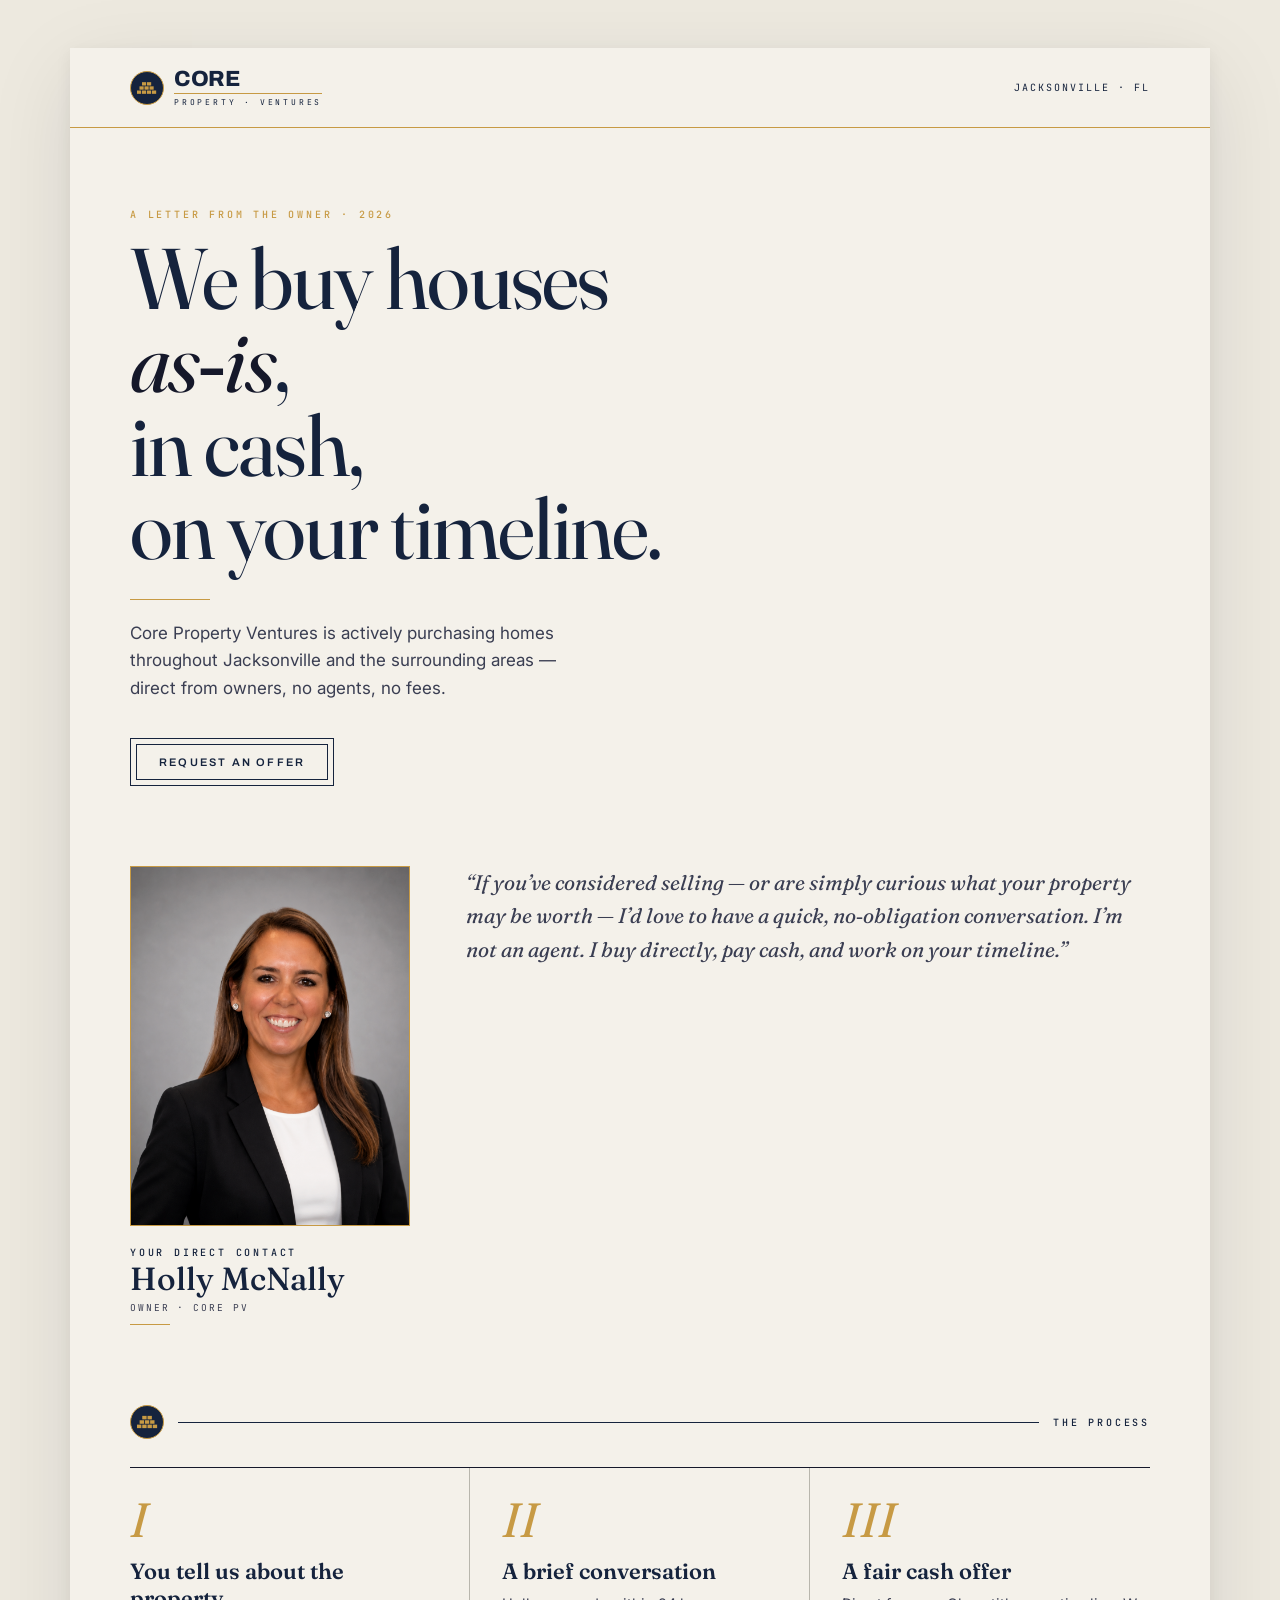
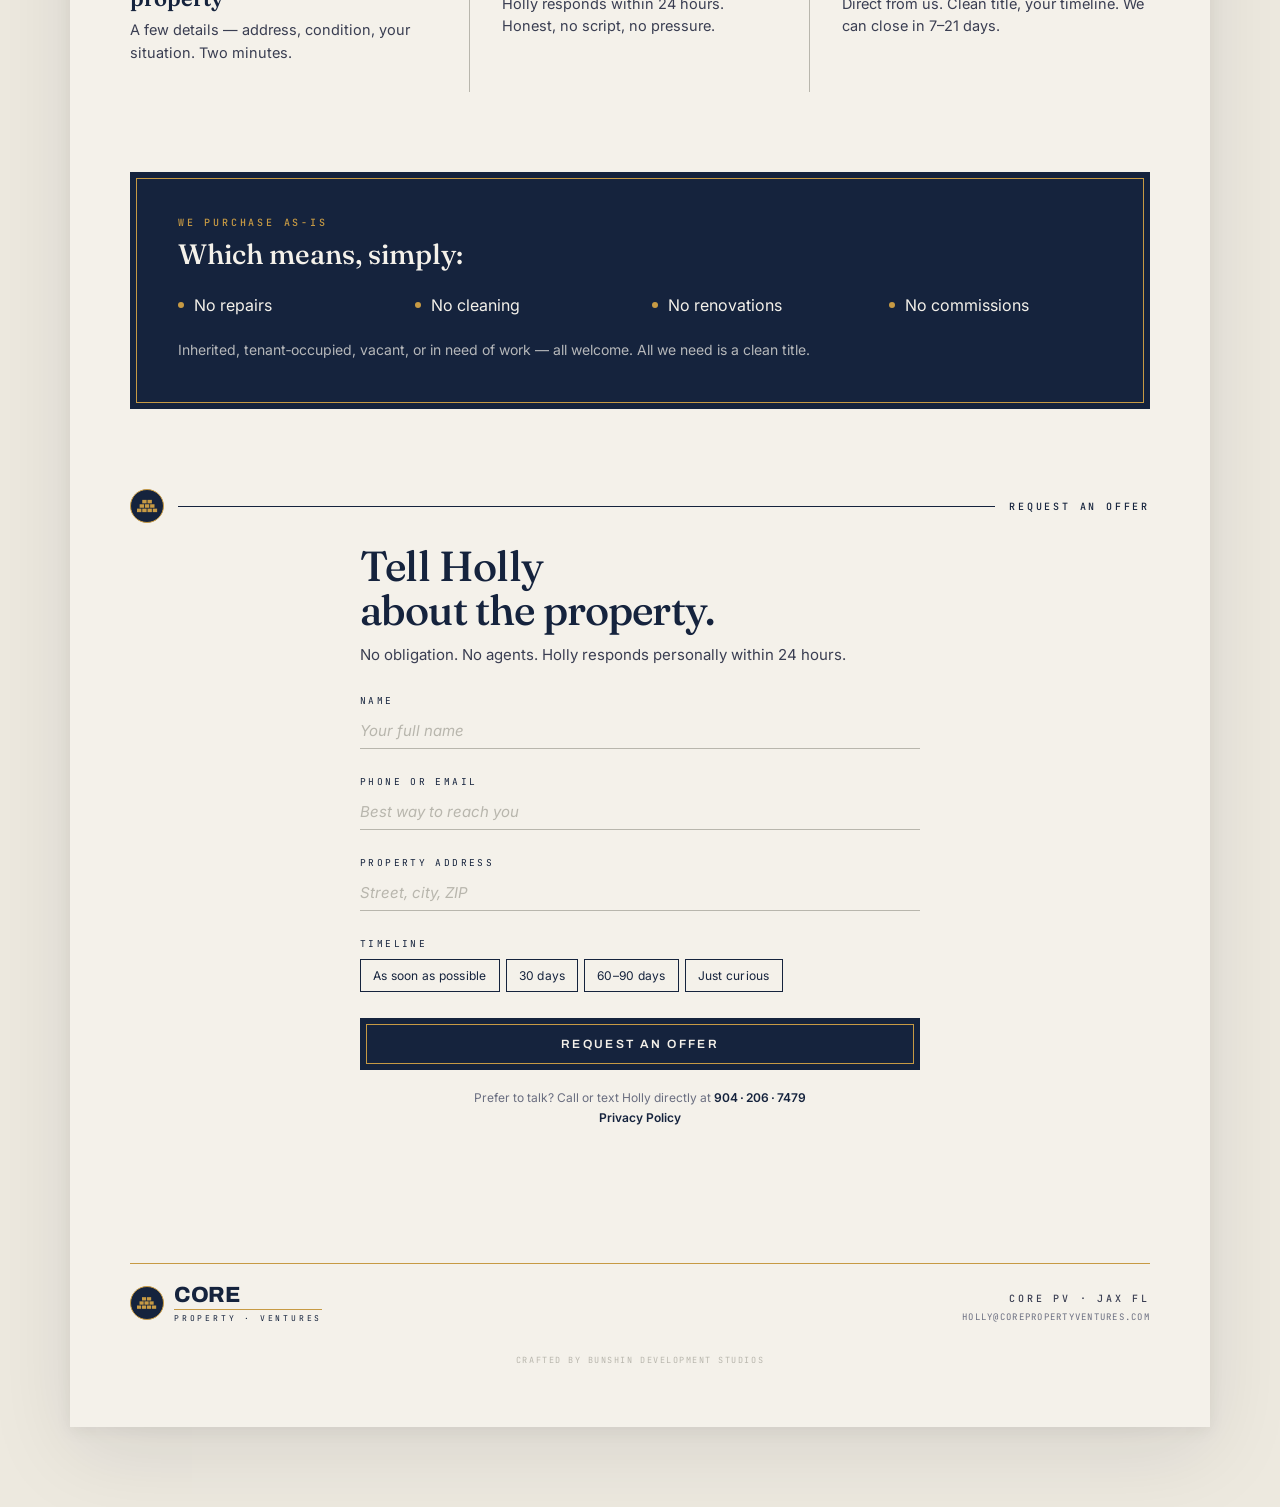
==== commit 2b7f6060: "Add Bunshin Development Studios colophon to footer Centered colophon credit below footer inner row o" ====
--- a/index.html
+++ b/index.html
@@ -364,6 +364,15 @@
       transition: color .15s ease;
     }
     .footer__email:hover { color: var(--navy); }
+
+    .footer__colophon { text-align: center; margin-top: 24px; }
+    .footer__colophon a {
+      font-family: var(--mono); font-size: 8.5px;
+      letter-spacing: .18em; color: var(--ink-4); text-transform: uppercase;
+      text-decoration: none;
+      transition: color .2s ease;
+    }
+    .footer__colophon a:hover { color: var(--ink-3); }
 
     /* ─── Scroll-reveal ──────────────────────────────────────────────────── */
     .reveal {
@@ -780,6 +789,9 @@
           </a>
         </div>
       </div>
+      <div class="footer__colophon">
+        <a href="https://bunshin.io" target="_blank" rel="noopener noreferrer">crafted by Bunshin Development Studios</a>
+      </div>
     </footer>
 
   </div><!-- /.page -->
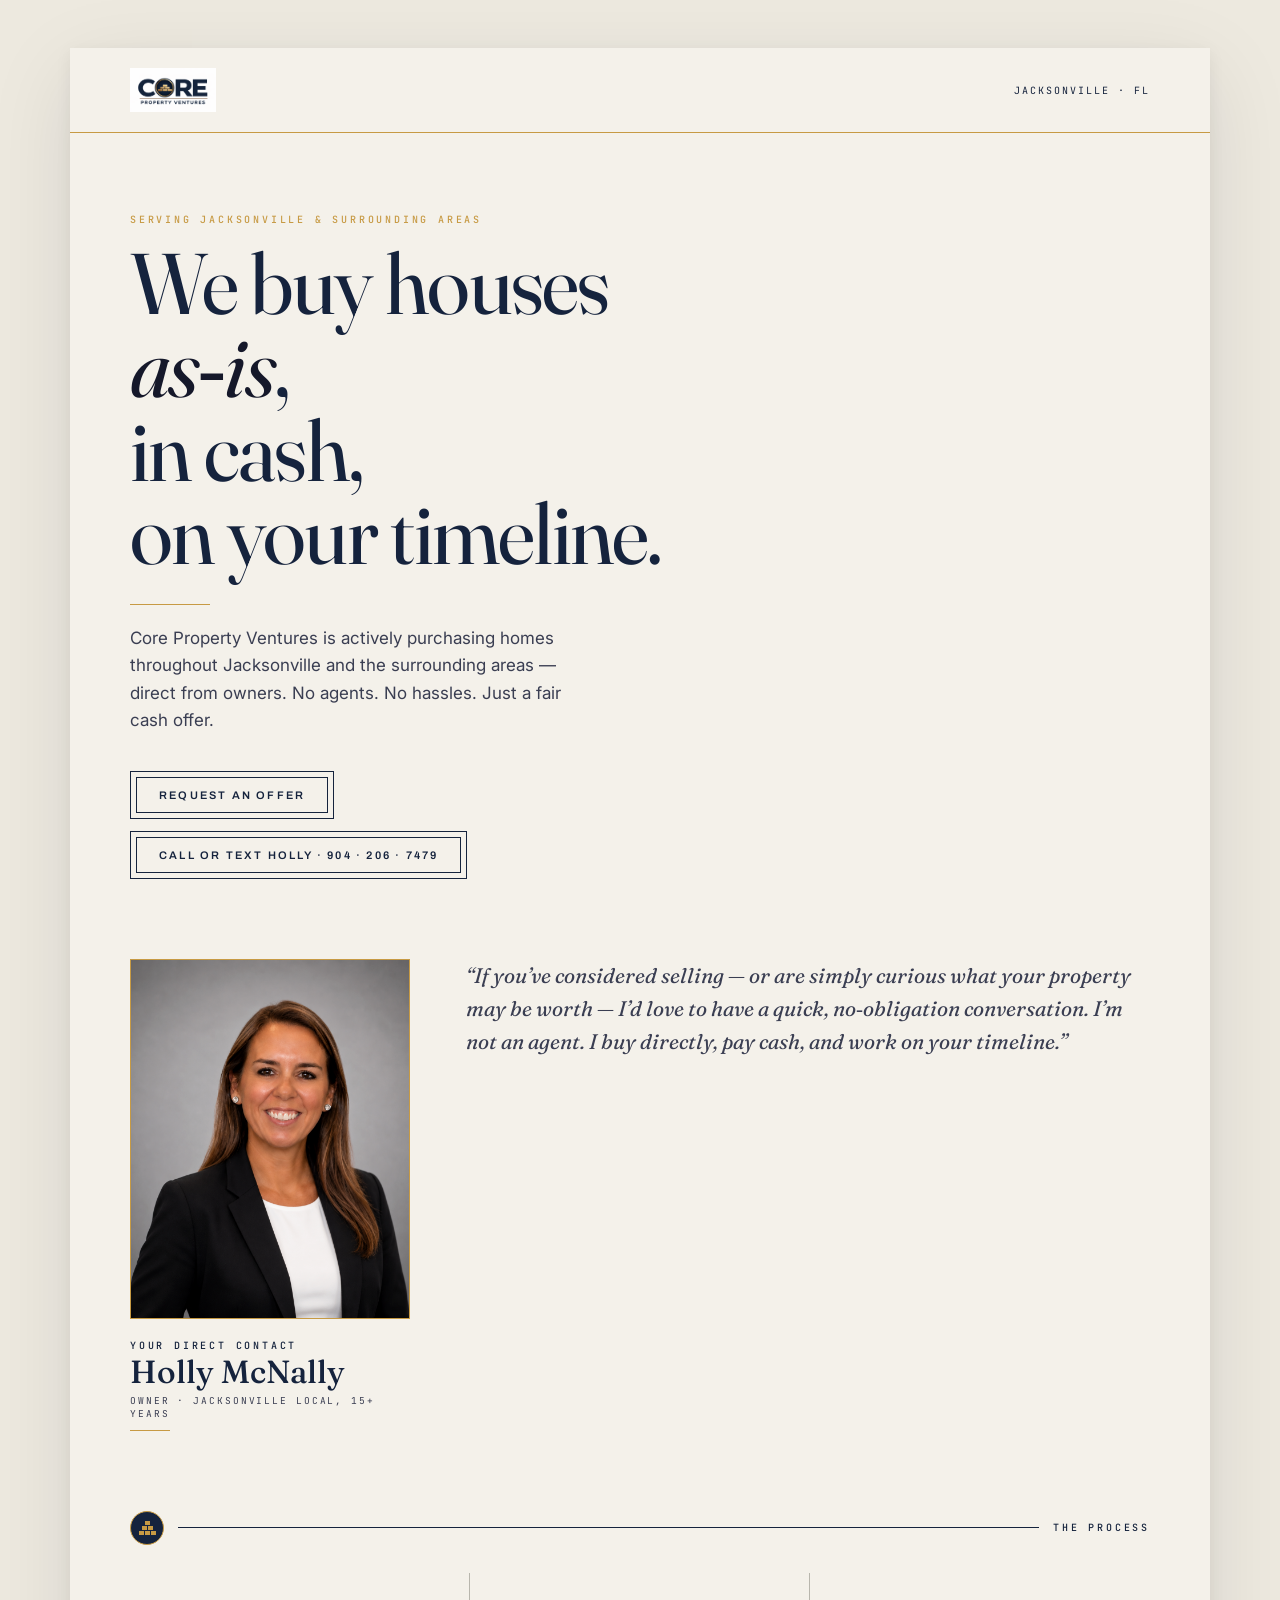
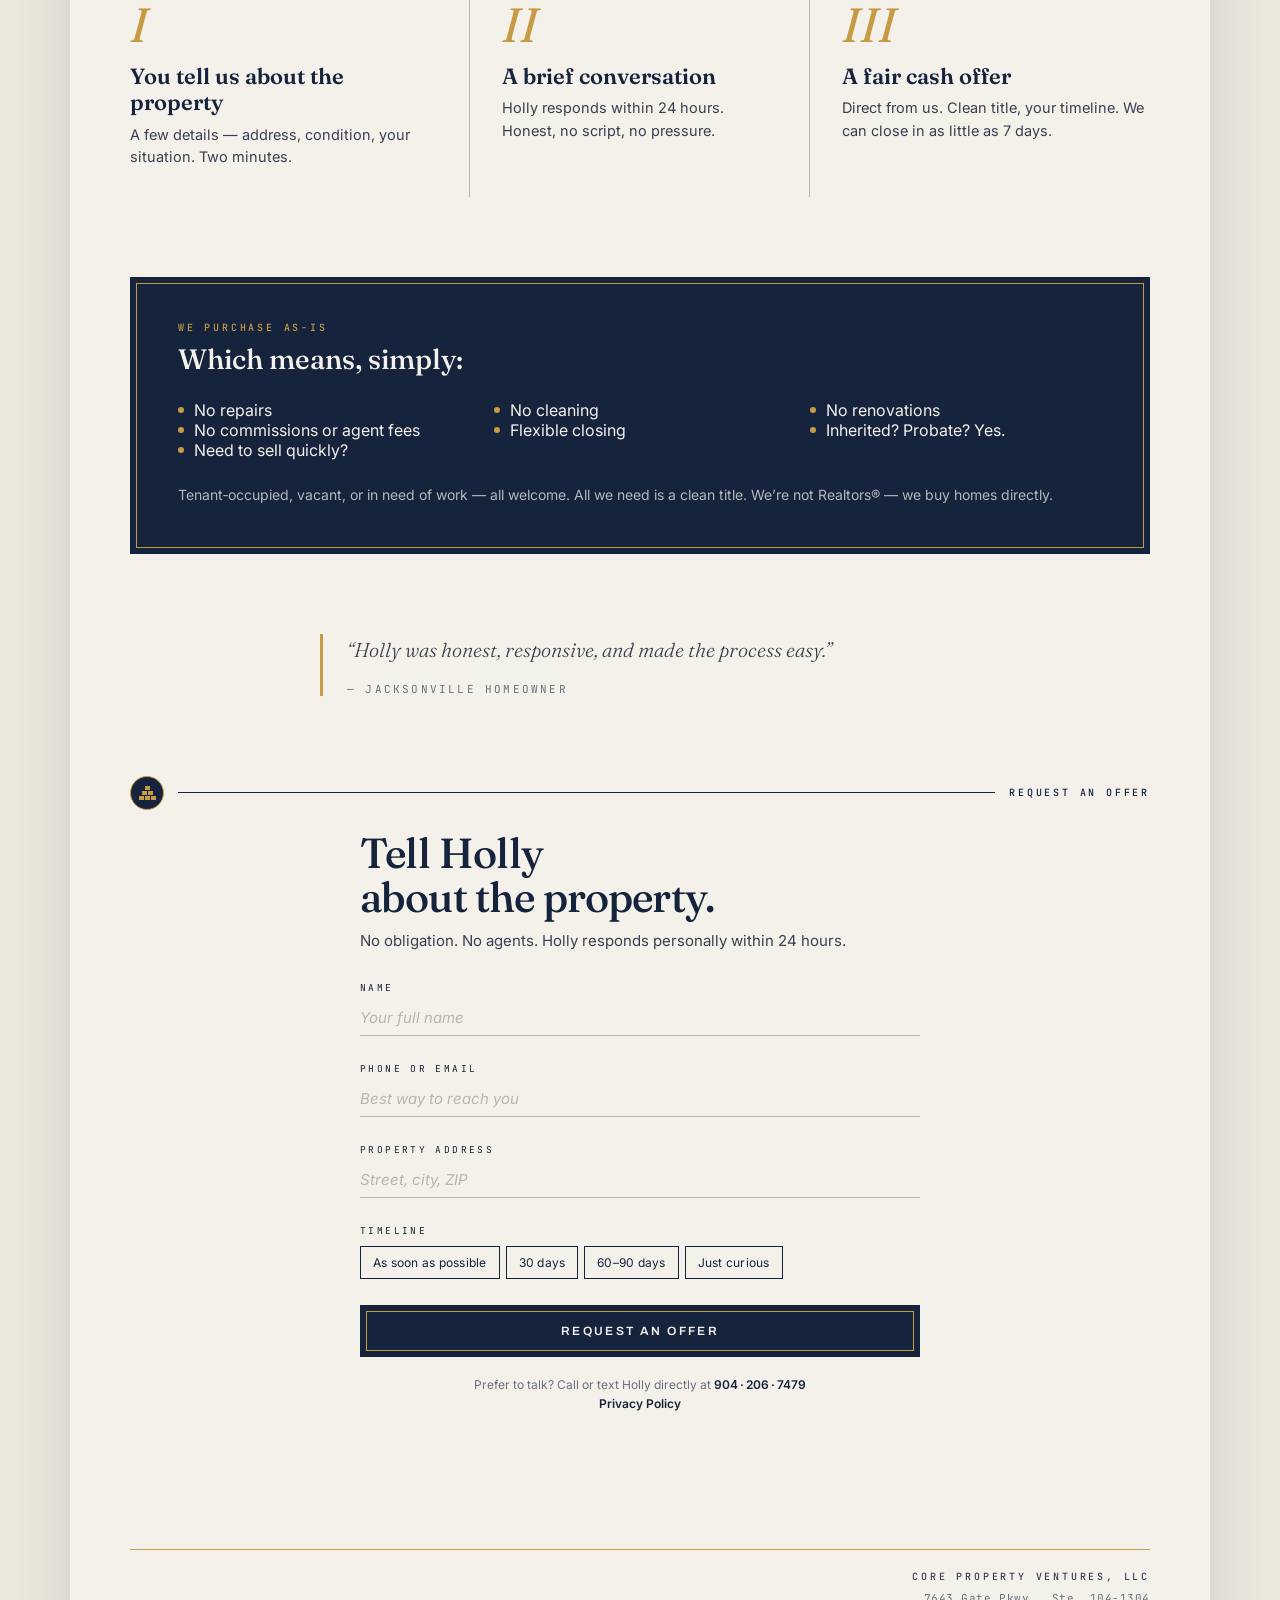
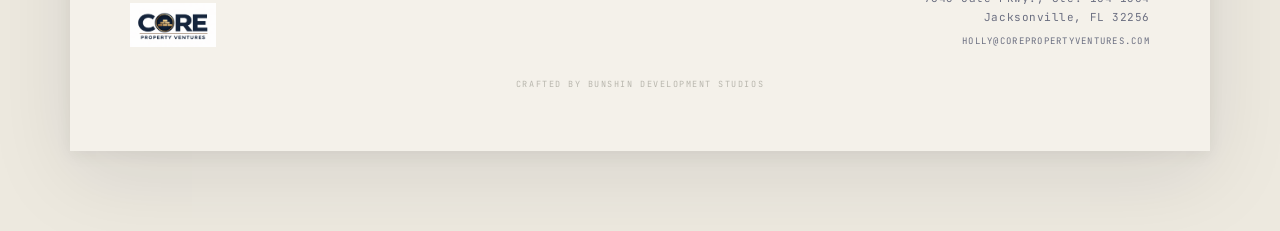
==== commit e25cb9f6: "Align site with PostCardMania postcard deliverables - Replace Claude-designed SVG lockup with client" ====
--- a/index.html
+++ b/index.html
@@ -5,6 +5,9 @@
   <meta name="viewport" content="width=device-width, initial-scale=1.0">
   <meta name="description" content="Core Property Ventures buys houses as-is, in cash, on your timeline. Jacksonville, FL. Talk directly to Holly.">
   <title>Core Property Ventures — Cash Home Buyers · Jacksonville, FL</title>
+
+  <link rel="icon" type="image/png" href="assets/favicon.png">
+  <link rel="apple-touch-icon" href="assets/favicon.png">
 
   <link rel="preconnect" href="https://fonts.googleapis.com">
   <link rel="preconnect" href="https://fonts.gstatic.com" crossorigin>
@@ -65,33 +68,11 @@
     .eyebrow--gold { color: var(--gold); }
     .eyebrow--navy { color: var(--navy); }
 
-    /* ─── Brand lockup ───────────────────────────────────────────────────── */
-    .lockup {
-      display: inline-flex;
-      align-items: center;
-      gap: 10px;
-      text-decoration: none;
-    }
-    .lockup__mark {
-      width: 28px; height: 28px;
-      border-radius: 50%;
-      background: var(--navy);
-      border: 1.5px solid var(--gold);
-      display: flex; align-items: center; justify-content: center;
-      flex: 0 0 auto;
-    }
-    .lockup__text {
-      display: flex; flex-direction: column; align-items: flex-start;
-    }
-    .lockup__word {
-      font-family: var(--display);
-      font-weight: 800; font-size: 19px;
-      letter-spacing: -.015em; color: var(--navy); line-height: 1;
-    }
-    .lockup__rule { height: 1px; background: var(--gold); width: 100%; margin-top: 3px; }
-    .lockup__sub  {
-      font-family: var(--mono); font-size: 7px; letter-spacing: .35em;
-      color: var(--navy); margin-top: 3px; text-transform: uppercase;
+    /* ─── Brand logo (PNG) ───────────────────────────────────────────────── */
+    .nav-logo {
+      height: 36px;
+      width: auto;
+      display: block;
     }
 
     /* Standalone brick mark (section headers) */
@@ -150,7 +131,13 @@
       font-size: 15px; line-height: 1.62; color: var(--ink-2);
       margin-top: 16px;
     }
-    .hero__cta { margin-top: 28px; }
+    .hero__cta {
+      margin-top: 28px;
+      display: flex;
+      flex-direction: column;
+      align-items: flex-start;
+      gap: 12px;
+    }
 
     /* ─── Buttons ────────────────────────────────────────────────────────── */
     .btn-outline {
@@ -413,11 +400,7 @@
         margin: 0 auto;
       }
 
-      /* Slightly larger lockup on desktop */
-      .lockup__word  { font-size: 22px; }
-      .lockup__mark  { width: 34px; height: 34px; }
-      .lockup__mark svg { width: 20px; height: 14px; }
-      .lockup__sub   { font-size: 8px; }
+      .nav-logo { height: 44px; }
       .nav { padding: 20px var(--gutter); }
 
       /* ── Hero: large headline left, nothing changes structurally
@@ -473,7 +456,6 @@
       .process__steps {
         display: grid;
         grid-template-columns: 1fr 1fr 1fr;
-        border-top: 1px solid var(--ink);
         margin-top: 28px;
       }
 
@@ -499,7 +481,7 @@
       .as-is__card  { padding: 44px 48px 48px; }
       .as-is__headline { font-size: 28px; }
       .as-is__bullets {
-        grid-template-columns: repeat(4, 1fr);
+        grid-template-columns: repeat(3, 1fr);
         margin-top: 24px;
         gap: 0 24px;
       }
@@ -526,6 +508,36 @@
         box-shadow: 0 24px 80px rgba(21,24,42,.10), 0 4px 16px rgba(21,24,42,.06);
       }
     }
+
+    /* ─── Testimonial ────────────────────────────────────────────────────── */
+    .testimonial {
+      padding: var(--section-gap) var(--gutter) 0;
+    }
+    .testimonial__inner {
+      max-width: 640px;
+      margin: 0 auto;
+      border-left: 3px solid var(--gold);
+      padding-left: 24px;
+    }
+    .testimonial blockquote {
+      font-family: var(--serif);
+      font-size: 20px;
+      font-style: italic;
+      font-weight: 300;
+      color: var(--ink-2);
+      line-height: 1.6;
+    }
+    .testimonial__attribution {
+      font-family: var(--mono);
+      font-size: 11px;
+      letter-spacing: .2em;
+      text-transform: uppercase;
+      color: var(--ink-3);
+      margin-top: 16px;
+    }
+    @media (prefers-reduced-motion: reduce) {
+      .reveal { opacity: 1; transform: none; }
+    }
   </style>
 </head>
 <body>
@@ -533,32 +545,15 @@
 
     <!-- ── Nav ───────────────────────────────────────────────────────────── -->
     <nav class="nav" id="nav" aria-label="Site navigation">
-      <a href="#" class="lockup" aria-label="Core Property Ventures">
-        <div class="lockup__mark" aria-hidden="true">
-          <svg viewBox="0 0 24 16" width="17" height="11">
-            <rect x="0"  y="11" width="5" height="4" fill="var(--gold)" />
-            <rect x="6"  y="11" width="5" height="4" fill="var(--gold)" />
-            <rect x="12" y="11" width="5" height="4" fill="var(--gold)" />
-            <rect x="18" y="11" width="5" height="4" fill="var(--gold)" />
-            <rect x="3"  y="6"  width="5" height="4" fill="var(--gold)" />
-            <rect x="9"  y="6"  width="5" height="4" fill="var(--gold)" />
-            <rect x="15" y="6"  width="5" height="4" fill="var(--gold)" />
-            <rect x="6"  y="1"  width="5" height="4" fill="var(--gold)" />
-            <rect x="12" y="1"  width="5" height="4" fill="var(--gold)" />
-          </svg>
-        </div>
-        <div class="lockup__text">
-          <span class="lockup__word">CORE</span>
-          <div class="lockup__rule"></div>
-          <div class="lockup__sub">Property · Ventures</div>
-        </div>
+      <a href="#" aria-label="Core Property Ventures">
+        <img src="assets/logo.png" alt="Core Property Ventures" class="nav-logo">
       </a>
       <span class="nav-location" aria-label="Location: Jacksonville, Florida">Jacksonville · FL</span>
     </nav>
 
     <!-- ── Hero ──────────────────────────────────────────────────────────── -->
     <section class="hero" aria-labelledby="hero-hed">
-      <p class="eyebrow eyebrow--gold hero__eyebrow">A Letter From the Owner · 2026</p>
+      <p class="eyebrow eyebrow--gold hero__eyebrow">Serving Jacksonville &amp; Surrounding Areas</p>
       <h1 class="hero__headline" id="hero-hed">
         We buy houses<br>
         <em>as&#8209;is</em>,<br>
@@ -568,10 +563,11 @@
       <div class="hero__rule" aria-hidden="true"></div>
       <p class="hero__body">
         Core Property Ventures is actively purchasing homes throughout Jacksonville
-        and the surrounding areas — direct from owners, no agents, no fees.
+        and the surrounding areas — direct from owners. No agents. No hassles. Just a fair cash offer.
       </p>
       <div class="hero__cta">
         <a href="#offer" class="btn-outline">Request an offer</a>
+        <a href="tel:9042067479" class="btn-outline">Call or text Holly &middot; 904&thinsp;&middot;&thinsp;206&thinsp;&middot;&thinsp;7479</a>
       </div>
     </section>
 
@@ -588,7 +584,7 @@
         <div class="owner__meta">
           <p class="eyebrow eyebrow--navy">Your Direct Contact</p>
           <h2 class="owner__name" id="owner-name">Holly McNally</h2>
-          <p class="owner__title">Owner · Core PV</p>
+          <p class="owner__title">Owner · Jacksonville local, 15+ years</p>
           <div class="owner__accent" aria-hidden="true"></div>
         </div>
       </div>
@@ -608,16 +604,13 @@
     <section class="process reveal" aria-labelledby="process-hed">
       <div class="section-header">
         <div class="brick-mark" aria-hidden="true">
-          <svg viewBox="0 0 24 16" width="21" height="14">
-            <rect x="0"  y="11" width="5" height="4" fill="var(--gold)" />
-            <rect x="6"  y="11" width="5" height="4" fill="var(--gold)" />
-            <rect x="12" y="11" width="5" height="4" fill="var(--gold)" />
-            <rect x="18" y="11" width="5" height="4" fill="var(--gold)" />
-            <rect x="3"  y="6"  width="5" height="4" fill="var(--gold)" />
-            <rect x="9"  y="6"  width="5" height="4" fill="var(--gold)" />
-            <rect x="15" y="6"  width="5" height="4" fill="var(--gold)" />
-            <rect x="6"  y="1"  width="5" height="4" fill="var(--gold)" />
-            <rect x="12" y="1"  width="5" height="4" fill="var(--gold)" />
+          <svg viewBox="0 0 17 14" width="17" height="14">
+            <rect x="6"  y="0"  width="5" height="4" fill="var(--gold)" />
+            <rect x="3"  y="5"  width="5" height="4" fill="var(--gold)" />
+            <rect x="9"  y="5"  width="5" height="4" fill="var(--gold)" />
+            <rect x="0"  y="10" width="5" height="4" fill="var(--gold)" />
+            <rect x="6"  y="10" width="5" height="4" fill="var(--gold)" />
+            <rect x="12" y="10" width="5" height="4" fill="var(--gold)" />
           </svg>
         </div>
         <div class="section-header__rule" aria-hidden="true"></div>
@@ -643,7 +636,7 @@
           <span class="process__num" aria-hidden="true">III</span>
           <div class="process__body">
             <h3 class="process__title">A fair cash offer</h3>
-            <p class="process__desc">Direct from us. Clean title, your timeline. We can close in 7–21 days.</p>
+            <p class="process__desc">Direct from us. Clean title, your timeline. We can close in as little as 7 days.</p>
           </div>
         </li>
       </ol>
@@ -661,30 +654,40 @@
             <li class="as-is__bullet"><span class="as-is__dot" aria-hidden="true"></span>No repairs</li>
             <li class="as-is__bullet"><span class="as-is__dot" aria-hidden="true"></span>No cleaning</li>
             <li class="as-is__bullet"><span class="as-is__dot" aria-hidden="true"></span>No renovations</li>
-            <li class="as-is__bullet"><span class="as-is__dot" aria-hidden="true"></span>No commissions</li>
+            <li class="as-is__bullet"><span class="as-is__dot" aria-hidden="true"></span>No commissions or agent fees</li>
+            <li class="as-is__bullet"><span class="as-is__dot" aria-hidden="true"></span>Flexible closing</li>
+            <li class="as-is__bullet"><span class="as-is__dot" aria-hidden="true"></span>Inherited? Probate? Yes.</li>
+            <li class="as-is__bullet"><span class="as-is__dot" aria-hidden="true"></span>Need to sell quickly?</li>
           </ul>
           <p class="as-is__sub">
-            Inherited, tenant&#8209;occupied, vacant, or in need of work — all welcome.
-            All we need is a clean title.
+            Tenant&#8209;occupied, vacant, or in need of work — all welcome.
+            All we need is a clean title. We&rsquo;re not Realtors&reg; &mdash; we buy homes directly.
           </p>
         </div>
       </div>
     </section>
 
+    <!-- ── Testimonial ──────────────────────────────────────────────────── -->
+    <section class="testimonial reveal" aria-label="Customer testimonial">
+      <div class="testimonial__inner">
+        <blockquote>
+          &ldquo;Holly was honest, responsive, and made the process easy.&rdquo;
+        </blockquote>
+        <p class="testimonial__attribution">— Jacksonville Homeowner</p>
+      </div>
+    </section>
+
     <!-- ── Request an offer ──────────────────────────────────────────────── -->
     <section class="offer reveal" id="offer" aria-labelledby="offer-hed">
       <div class="section-header">
         <div class="brick-mark" aria-hidden="true">
-          <svg viewBox="0 0 24 16" width="21" height="14">
-            <rect x="0"  y="11" width="5" height="4" fill="var(--gold)" />
-            <rect x="6"  y="11" width="5" height="4" fill="var(--gold)" />
-            <rect x="12" y="11" width="5" height="4" fill="var(--gold)" />
-            <rect x="18" y="11" width="5" height="4" fill="var(--gold)" />
-            <rect x="3"  y="6"  width="5" height="4" fill="var(--gold)" />
-            <rect x="9"  y="6"  width="5" height="4" fill="var(--gold)" />
-            <rect x="15" y="6"  width="5" height="4" fill="var(--gold)" />
-            <rect x="6"  y="1"  width="5" height="4" fill="var(--gold)" />
-            <rect x="12" y="1"  width="5" height="4" fill="var(--gold)" />
+          <svg viewBox="0 0 17 14" width="17" height="14">
+            <rect x="6"  y="0"  width="5" height="4" fill="var(--gold)" />
+            <rect x="3"  y="5"  width="5" height="4" fill="var(--gold)" />
+            <rect x="9"  y="5"  width="5" height="4" fill="var(--gold)" />
+            <rect x="0"  y="10" width="5" height="4" fill="var(--gold)" />
+            <rect x="6"  y="10" width="5" height="4" fill="var(--gold)" />
+            <rect x="12" y="10" width="5" height="4" fill="var(--gold)" />
           </svg>
         </div>
         <div class="section-header__rule" aria-hidden="true"></div>
@@ -762,29 +765,16 @@
     <footer>
       <div class="footer__rule" aria-hidden="true"></div>
       <div class="footer__inner">
-        <a href="#" class="lockup" aria-label="Core Property Ventures">
-          <div class="lockup__mark" aria-hidden="true">
-            <svg viewBox="0 0 24 16" width="17" height="11">
-              <rect x="0"  y="11" width="5" height="4" fill="var(--gold)" />
-              <rect x="6"  y="11" width="5" height="4" fill="var(--gold)" />
-              <rect x="12" y="11" width="5" height="4" fill="var(--gold)" />
-              <rect x="18" y="11" width="5" height="4" fill="var(--gold)" />
-              <rect x="3"  y="6"  width="5" height="4" fill="var(--gold)" />
-              <rect x="9"  y="6"  width="5" height="4" fill="var(--gold)" />
-              <rect x="15" y="6"  width="5" height="4" fill="var(--gold)" />
-              <rect x="6"  y="1"  width="5" height="4" fill="var(--gold)" />
-              <rect x="12" y="1"  width="5" height="4" fill="var(--gold)" />
-            </svg>
-          </div>
-          <div class="lockup__text">
-            <span class="lockup__word">CORE</span>
-            <div class="lockup__rule"></div>
-            <div class="lockup__sub">Property · Ventures</div>
-          </div>
+        <a href="#" aria-label="Core Property Ventures">
+          <img src="assets/logo.png" alt="Core Property Ventures" class="nav-logo">
         </a>
         <div class="footer__right">
-          <p class="eyebrow">Core PV · Jax FL</p>
-          <a href="mailto:holly@corepropertyventures.com" class="footer__email">
+          <p class="eyebrow">Core Property Ventures, LLC</p>
+          <address style="font-style:normal; font-family:var(--mono); font-size:11px; letter-spacing:.05em; color:var(--ink-3); margin-top:6px; line-height:1.7;">
+            7643 Gate Pkwy., Ste. 104&#8209;1304<br>
+            Jacksonville, FL 32256
+          </address>
+          <a href="mailto:holly@corepropertyventures.com" class="footer__email" style="margin-top:8px; display:block;">
             holly@corepropertyventures.com
           </a>
         </div>
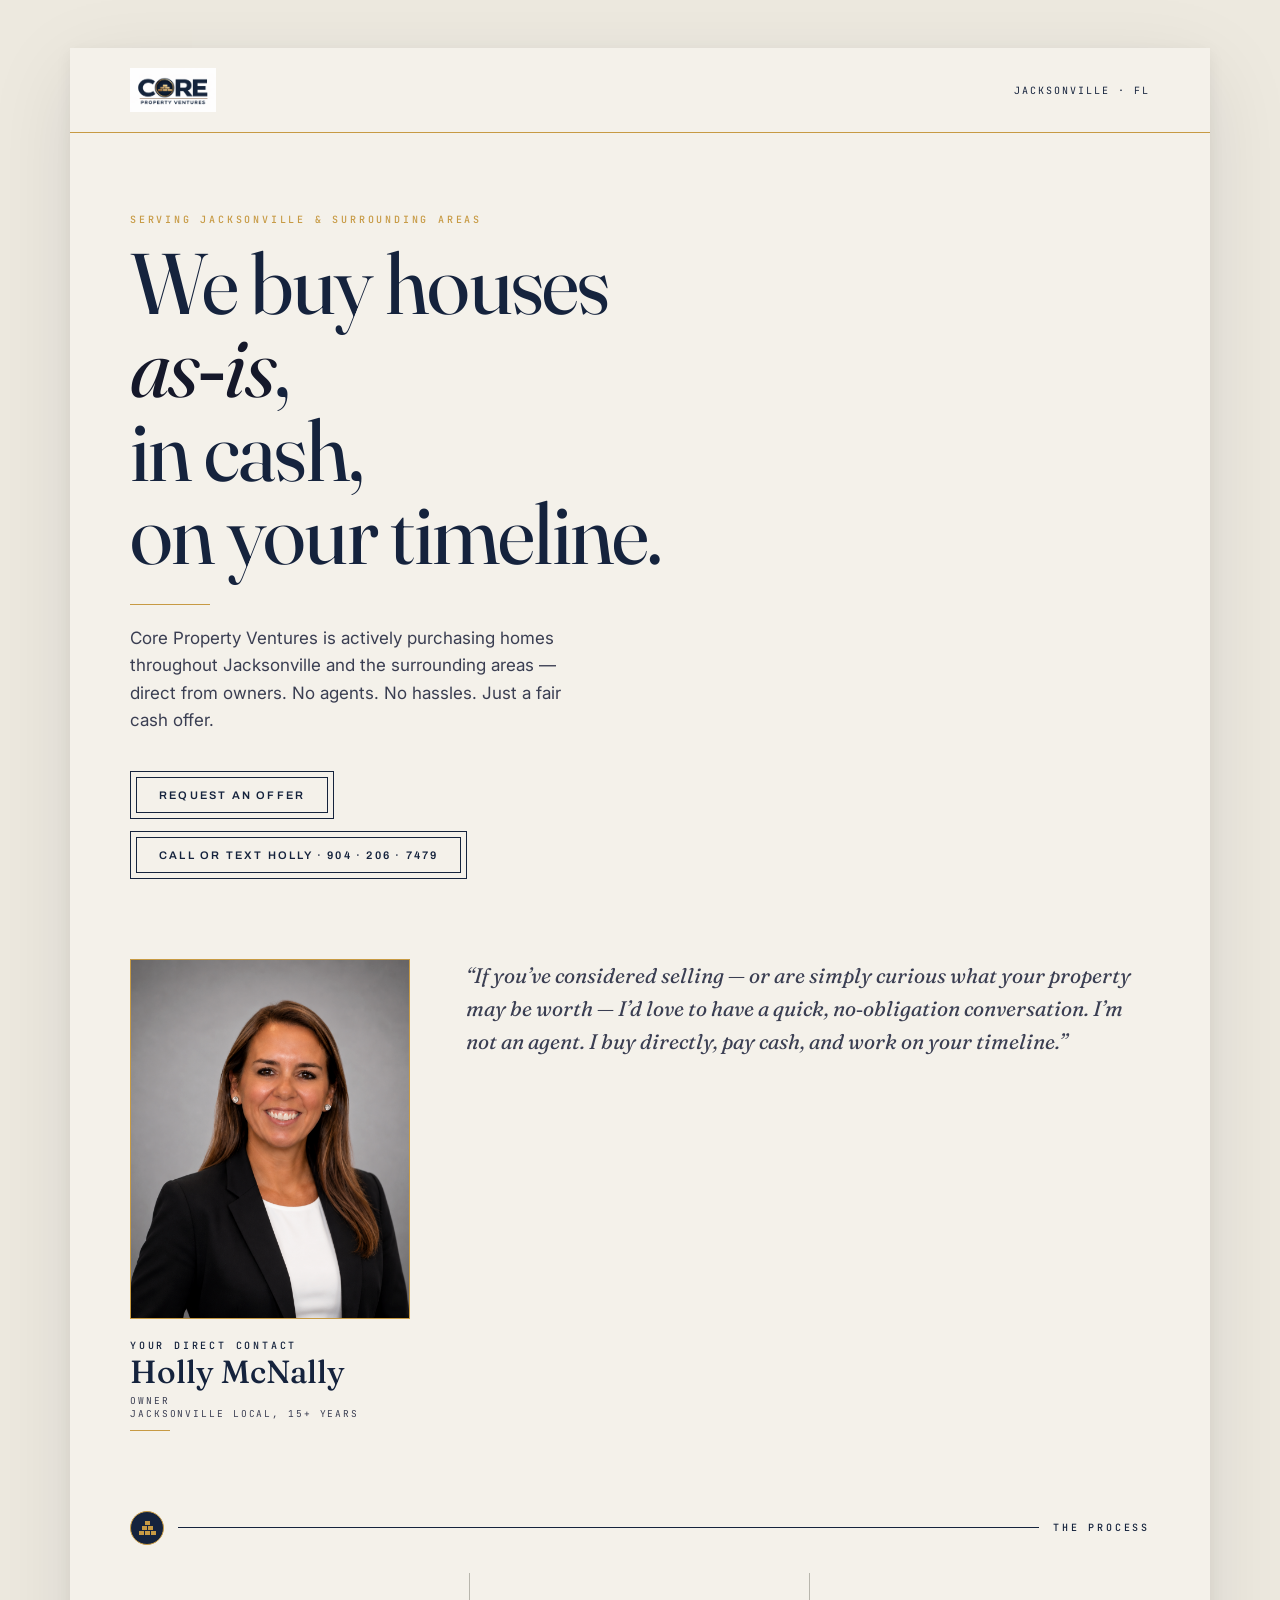
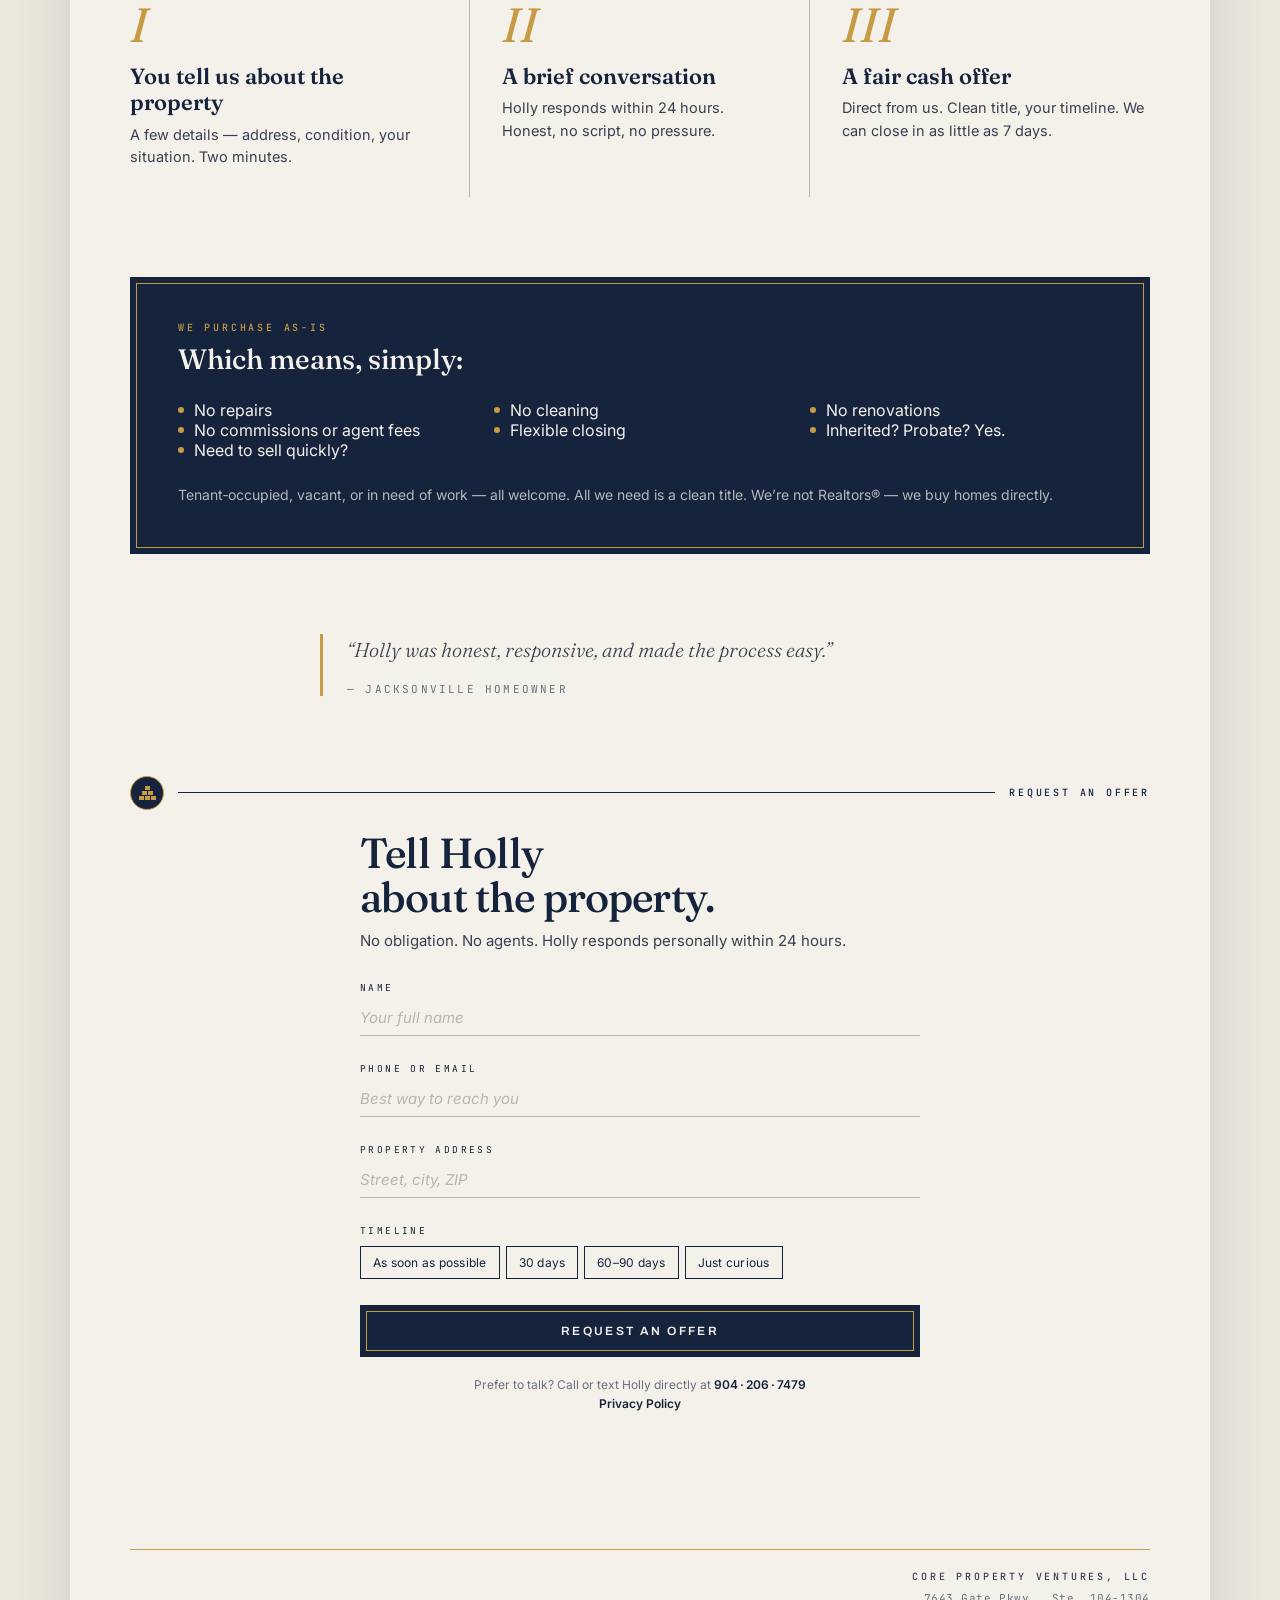
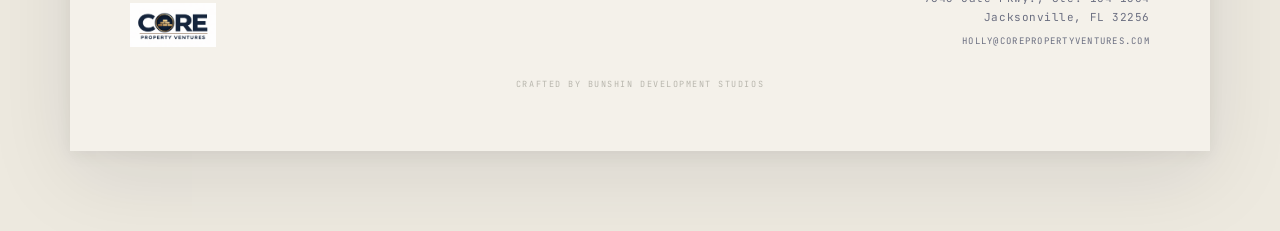
==== commit 176b314a: "Fix owner title wrapping on mobile Force line break between Owner and Jacksonville credential so it " ====
--- a/index.html
+++ b/index.html
@@ -220,9 +220,8 @@
     /* Mobile: stacked rows */
     .process__step {
       display: flex; gap: 20px; padding: 22px 0;
-      border-top: 1px solid var(--ink);
-    }
-    .process__step + .process__step { border-top-color: var(--ink-4); }
+    }
+    .process__step + .process__step { border-top: 1px solid var(--ink-4); }
 
     .process__num {
       font-family: var(--serif); font-size: 40px; font-weight: 400;
@@ -584,7 +583,7 @@
         <div class="owner__meta">
           <p class="eyebrow eyebrow--navy">Your Direct Contact</p>
           <h2 class="owner__name" id="owner-name">Holly McNally</h2>
-          <p class="owner__title">Owner · Jacksonville local, 15+ years</p>
+          <p class="owner__title">Owner<br>Jacksonville local, 15+ years</p>
           <div class="owner__accent" aria-hidden="true"></div>
         </div>
       </div>
